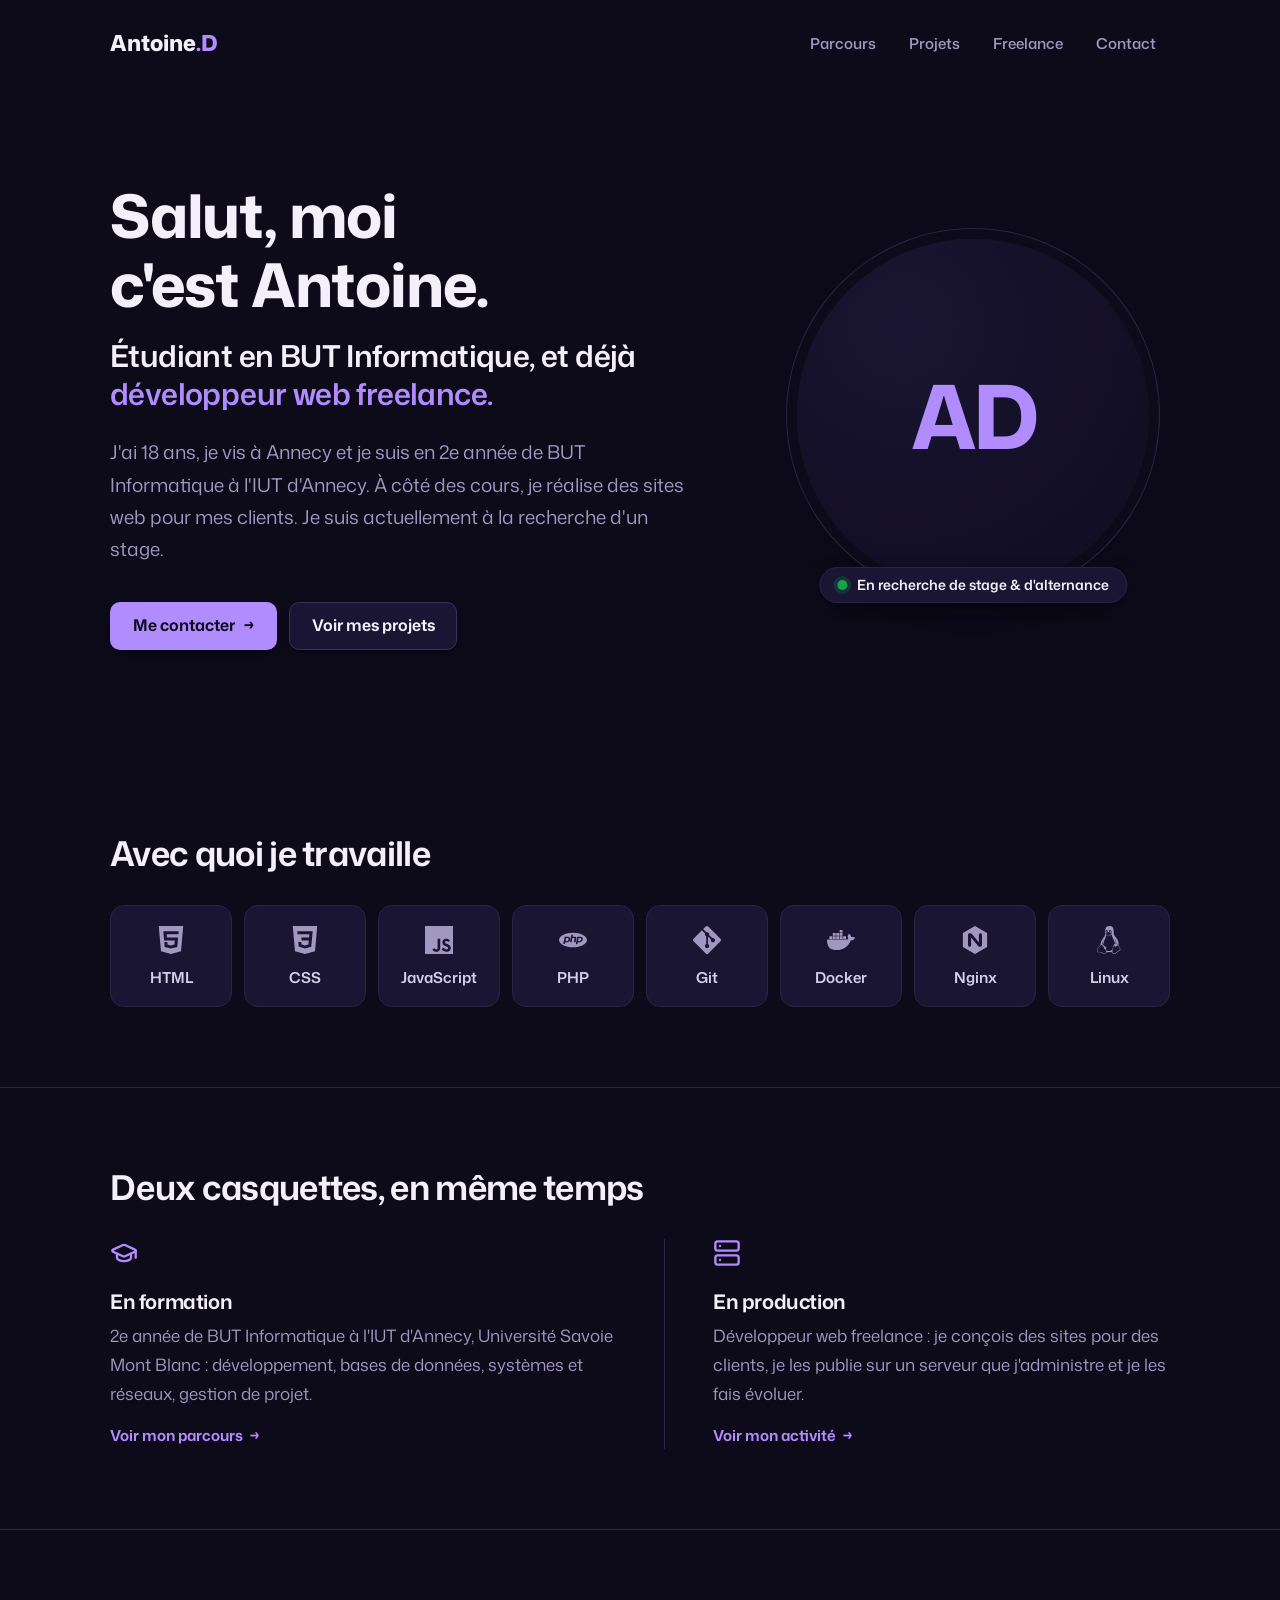
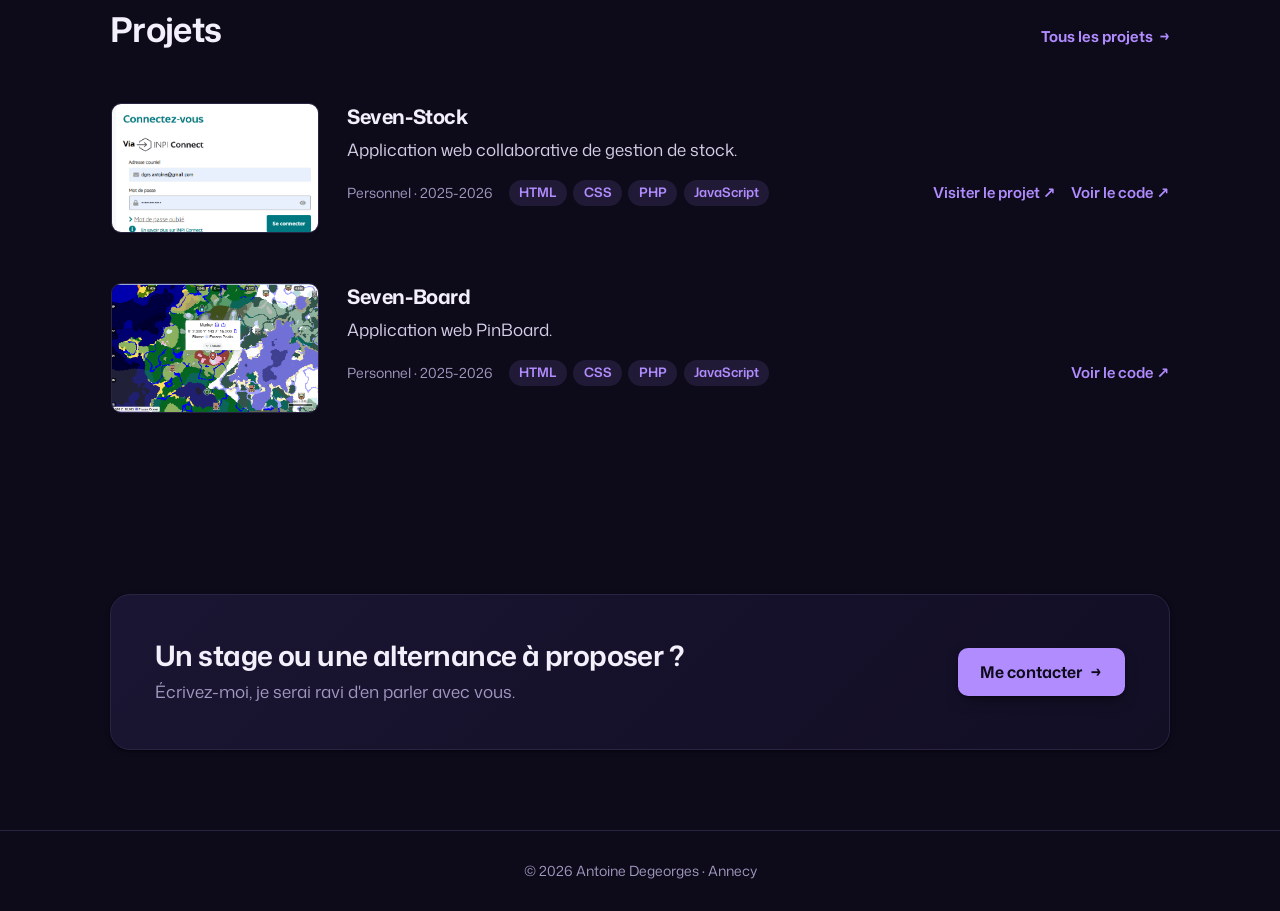
==== index.html @ cb0505f8 "Classes génériques, accueil et pages intérieures" ====
<!DOCTYPE html>
<html lang="fr">
<head>
    <meta charset="utf-8">
    <meta name="viewport" content="width=device-width, initial-scale=1">
    <title>Antoine Degeorges – Portfolio</title>
    <meta name="description" content="Antoine Degeorges, étudiant en BUT Informatique à Annecy et développeur web freelance. Découvrez mon parcours et mes projets.">
    <link rel="preconnect" href="https://fonts.googleapis.com">
    <link rel="preconnect" href="https://fonts.gstatic.com" crossorigin>
    <link rel="stylesheet" href="https://fonts.googleapis.com/css2?family=Mona+Sans:ital,wght@0,200..900;1,200..900&display=swap">
    <link rel="stylesheet" href="assets/style.css">
</head>
<body>
    <header class="conteneur">
        <a href="#/" class="logo">Antoine<span>.D</span></a>
        <button class="burger" aria-expanded="false" aria-controls="menu" aria-label="Ouvrir le menu">
            <span></span>
            <span></span>
            <span></span>
        </button>
        <nav>
            <ul id="menu">
                <li><a href="#/parcours">Parcours</a></li>
                <li><a href="#/projets">Projets</a></li>
                <li><a href="#/freelance">Freelance</a></li>
                <li><a href="#/contact">Contact</a></li>
            </ul>
        </nav>
        <!-- À FAIRE : réactiver une fois assets/cv.pdf ajouté -->
    </header>

    <main>
        <!-- ===================== ACCUEIL ===================== -->
        <section data-route="/" data-title="Accueil">

            <div class="heros conteneur">
                <div>
                    <h1>Salut, moi c'est Antoine.</h1>
                    <p class="heros-role">Étudiant en BUT Informatique, et déjà <span class="accent">développeur web freelance.</span></p>
                    <p class="heros-intro">J'ai 18 ans, je vis à Annecy et je suis en 2e année de BUT Informatique à l'IUT d'Annecy. À côté des cours, je réalise des sites web pour mes clients. Je suis actuellement à la recherche d'un stage.</p>
                    <div class="actions">
                        <a href="#/contact" class="bouton bouton--plein">Me contacter <span class="fleche" aria-hidden="true">→</span></a>
                        <a href="#/projets" class="bouton bouton--contour">Voir mes projets</a>
                    </div>
                </div>
                <div class="portrait">
                    <div class="portrait-cadre">
                        <!-- À FAIRE : remplacer initiales photo-->
                        <span class="portrait-initiales" aria-hidden="true">AD</span>
                    </div>
                    <p class="badge">
                        <span class="badge-point"></span>
                        En recherche de stage &amp; d'alternance
                    </p>
                </div>
            </div>

            <div class="bloc">
                <div class="conteneur">
                    <div class="bloc-entete">
                        <h2>Avec quoi je travaille</h2>
                    </div>
                    <ul class="grille grille--tuiles">
                        <li class="tuile"><span class="icone icone--html"></span>HTML</li>
                        <li class="tuile"><span class="icone icone--css"></span>CSS</li>
                        <li class="tuile"><span class="icone icone--javascript"></span>JavaScript</li>
                        <li class="tuile"><span class="icone icone--php"></span>PHP</li>
                        <li class="tuile"><span class="icone icone--git"></span>Git</li>
                        <li class="tuile"><span class="icone icone--docker"></span>Docker</li>
                        <li class="tuile"><span class="icone icone--nginx"></span>Nginx</li>
                        <li class="tuile"><span class="icone icone--linux"></span>Linux</li>
                    </ul>
                </div>
            </div>

            <div class="bloc bloc--separe">
                <div class="conteneur">
                    <div class="bloc-entete">
                        <h2>Deux casquettes, en même temps</h2>
                    </div>
                    <div class="grille grille--2 grille--separee">
                        <div class="encart">
                            <span class="icone icone--formation"></span>
                            <h3>En formation</h3>
                            <p>2e année de BUT Informatique à l'IUT d'Annecy, Université Savoie Mont Blanc : développement, bases de données, systèmes et réseaux, gestion de projet.</p>
                            <a href="#/parcours" class="lien-fleche">Voir mon parcours</a>
                        </div>
                        <div class="encart">
                            <span class="icone icone--serveur"></span>
                            <h3>En production</h3>
                            <p>Développeur web freelance : je conçois des sites pour des clients, je les publie sur un serveur que j'administre et je les fais évoluer.</p>
                            <a href="#/freelance" class="lien-fleche">Voir mon activité</a>
                        </div>
                    </div>
                </div>
            </div>

            <div class="bloc bloc--separe">
                <div class="conteneur">
                    <div class="bloc-entete">
                        <h2>Projets</h2>
                        <a href="#/projets" class="lien-fleche">Tous les projets</a>
                    </div>
                    <!-- Rempli par le JavaScript avec les 3 premiers projets du JSON -->
                    <ul class="grille-projets" id="apercu-projets"></ul>
                </div>
            </div>

            <div class="bloc">
                <div class="conteneur">
                    <div class="bande">
                        <div>
                            <h2>Un stage ou une alternance à proposer ?</h2>
                            <p>Écrivez-moi, je serai ravi d'en parler avec vous.</p>
                        </div>
                        <a href="#/contact" class="bouton bouton--plein">Me contacter <span class="fleche" aria-hidden="true">→</span></a>
                    </div>
                </div>
            </div>
        </section>

        <!-- ===================== PARCOURS ===================== -->
        <section data-route="/parcours" data-title="Parcours">
            <div class="conteneur">
                <div class="entete">
                    <h1>Parcours</h1>
                    <p>Je suis en 2e année de BUT Informatique à l'IUT d'Annecy. En parallèle, je développe des sites en freelance : ce que j'apprends en cours, je l'applique sur de vrais projets.</p>
                </div>
            </div>

            <div class="bloc bloc--haut-reduit">
                <div class="conteneur">
                    <div class="bloc-entete">
                        <h2>Ce que je cherche</h2>
                    </div>
                    <ul class="grille grille--2">
                        <li class="carte">
                            <span class="icone icone--calendrier"></span>
                            <h3>Stage de 2e année</h3>
                            <p class="carte-sous-titre">Fin de 2e année, 2027</p>
                            <p class="carte-detail">Dates : avril à juin 2027</p>
                        </li>
                        <li class="carte">
                            <span class="icone icone--mallette"></span>
                            <h3>Alternance</h3>
                            <p class="carte-sous-titre">3e année de BUT, 2027 – 2028</p>
                        </li>
                    </ul>
                </div>
            </div>

            <div class="bloc bloc--separe">
                <div class="conteneur">
                    <div class="bloc-entete">
                        <h2>Formation et expérience</h2>
                    </div>
                    <ol class="parcours">
                        <li>
                            <p class="parcours-date"><time datetime="2027">2027</time> – <time datetime="2028">2028</time></p>
                            <div>
                                <h3>BUT Informatique – 3e année <span class="etiquette">À venir</span></h3>
                                <p>Année que je souhaite faire en alternance.</p>
                            </div>
                        </li>
                        <li class="parcours-actuel">
                            <p class="parcours-date"><time datetime="2026">2026</time> – <time datetime="2027">2027</time></p>
                            <div>
                                <h3>BUT Informatique – 2e année <span class="etiquette etiquette--accent">En cours</span></h3>
                                <p>IUT d'Annecy. Stage en entreprise en fin d'année.</p>
                            </div>
                        </li>
                        <li>
                            <p class="parcours-date"><time datetime="2025">2025</time> – <time datetime="2026">2026</time></p>
                            <div>
                                <h3>BUT Informatique – 1re année <span class="etiquette">Terminée</span></h3>
                                <p>IUT d'Annecy.</p>
                            </div>
                        </li>
                        <li class="parcours-parallele">
                            <p class="parcours-date">Depuis <time datetime="2026-10">octobre 2026</time></p>
                            <div>
                                <h3>Développeur web freelance <span class="etiquette etiquette--accent">En parallèle</span></h3>
                                <p>Création et mise en ligne de sites pour des clients, en même temps que mes études.</p>
                            </div>
                        </li>
                        <li>
                            <p class="parcours-date"><time datetime="2025">2025</time></p>
                            <div>
                                <h3>Baccalauréat technologique – Lycée de l'Albanais <span class="etiquette">Obtenu</span></h3>
                                <p>Spécialité Systèmes d'Information et Numérique.</p>
                            </div>
                        </li>
                    </ol>
                </div>
            </div>

            <div class="bloc bloc--separe">
                <div class="conteneur">
                    <div class="bloc-entete bloc-entete--colonne">
                        <h2>Ce que couvre le BUT Informatique</h2>
                        <p>Le diplôme est construit autour de six compétences, travaillées pendant les trois ans. Mon parcours de spécialité : <strong>Réalisation d'applications</strong>.</p>
                    </div>
                    <ul class="grille grille--3">
                        <li class="encart encart--trait">
                            <h3>Réaliser</h3>
                            <p class="encart-sous-titre">Réaliser un développement d'application</p>
                            <p>Concevoir, coder, tester et intégrer une solution informatique.</p>
                        </li>
                        <li class="encart encart--trait">
                            <h3>Optimiser</h3>
                            <p class="encart-sous-titre">Optimiser des applications</p>
                            <p>Choisir les bonnes structures de données et les bons algorithmes, mesurer et améliorer.</p>
                        </li>
                        <li class="encart encart--trait">
                            <h3>Administrer</h3>
                            <p class="encart-sous-titre">Administrer des systèmes communicants</p>
                            <p>Installer, configurer et sécuriser des machines, des réseaux et des services.</p>
                        </li>
                        <li class="encart encart--trait">
                            <h3>Gérer</h3>
                            <p class="encart-sous-titre">Gérer des données de l'information</p>
                            <p>Concevoir des bases de données, les interroger et exploiter les données.</p>
                        </li>
                        <li class="encart encart--trait">
                            <h3>Conduire</h3>
                            <p class="encart-sous-titre">Conduire un projet</p>
                            <p>Analyser un besoin, planifier un projet et en suivre l'avancement.</p>
                        </li>
                        <li class="encart encart--trait">
                            <h3>Collaborer</h3>
                            <p class="encart-sous-titre">Travailler dans une équipe informatique</p>
                            <p>S'intégrer dans une équipe, communiquer et partager le travail.</p>
                        </li>
                    </ul>
                    <div class="note">
                        <p>Langages vus en cours :</p>
                        <ul class="pastilles">
                            <li>Python</li>
                            <li>PostgreSQL</li>
                            <li>C#</li>
                            <li>HTML</li>
                            <li>CSS</li>
                            <li>PHP</li>
                        </ul>
                    </div>
                </div>
            </div>

            <div class="bloc">
                <div class="conteneur">
                    <div class="bande">
                        <div>
                            <h2>Un stage ou une alternance à proposer ?</h2>
                            <p>Écrivez-moi, je serai ravi d'en parler avec vous.</p>
                        </div>
                        <a href="#/contact" class="bouton bouton--plein">Me contacter <span class="fleche" aria-hidden="true">→</span></a>
                    </div>
                </div>
            </div>
        </section>

        <!-- ===================== PROJETS ===================== -->
        <section data-route="/projets" data-title="Projets">
            <div class="conteneur">
                <div class="entete">
                    <h1>Projets</h1>
                    <p>Des sites réalisés pour des clients, des projets menés en BUT et ce que je construis sur mon temps libre.</p>
                </div>
                <!-- Rempli par le JavaScript avec tous les projets du JSON -->
                <ul class="grille-projets" id="liste-projets"></ul>
            </div>
        </section>

        <!-- ===================== FREELANCE ===================== -->
        <section data-route="/freelance" data-title="Freelance">
            <div class="conteneur">
                <div class="entete">
                    <h1>Développeur web freelance</h1>
                    <p>En parallèle de mes études, je réalise des sites web pour des clients : de la première discussion jusqu'à la mise en ligne, puis les mises à jour.</p>
                    <dl class="faits">
                        <div>
                            <dt>Depuis</dt>
                            <dd><time datetime="2026-10">Octobre 2026</time></dd>
                        </div>
                        <div>
                            <dt>Statut</dt>
                            <dd>Micro-entrepreneur</dd>
                        </div>
                        <div>
                            <dt>Basé à</dt>
                            <dd>Annecy, Haute-Savoie (74)</dd>
                        </div>
                    </dl>
                </div>
            </div>

            <div class="bloc bloc--haut-reduit">
                <div class="conteneur">
                    <div class="bloc-entete">
                        <h2>Comment je travaille</h2>
                    </div>
                    <ol class="etapes">
                        <li>
                            <h3>Comprendre le besoin</h3>
                            <p>On échange sur le projet : à quoi doit servir le site, pour qui, avec quel contenu.</p>
                        </li>
                        <li>
                            <h3>Concevoir et développer</h3>
                            <p>Je construis le site en HTML, CSS et JavaScript, rapide et lisible sur téléphone comme sur ordinateur.</p>
                        </li>
                        <li>
                            <h3>Mettre en ligne</h3>
                            <p>Je publie le site sur un serveur que j'administre, avec Nginx et Docker.</p>
                        </li>
                        <li>
                            <h3>Faire vivre le site</h3>
                            <p>Les modifications passent par Git et sont en ligne en une commande.</p>
                        </li>
                    </ol>
                </div>
            </div>

            <div class="bloc bloc--separe">
                <div class="conteneur grille grille--2 grille--large">
                    <div>
                        <h2>Ce que le freelance m'apporte</h2>
                        <p class="texte-discret">Pour une entreprise qui m'accueille en stage ou en alternance, c'est l'assurance de travailler avec quelqu'un qui a déjà livré des projets en conditions réelles.</p>
                        <a href="#/projets" class="lien-fleche">Voir les projets</a>
                    </div>
                    <ul class="liste-coches">
                        <li>
                            <h3>Un projet de bout en bout</h3>
                            <p>Du premier échange avec le client jusqu'au site en ligne, je m'occupe de chaque étape.</p>
                        </li>
                        <li>
                            <h3>La mise en production</h3>
                            <p>Serveur, conteneurs, configuration Nginx, mises à jour : je déploie moi-même ce que je code.</p>
                        </li>
                        <li>
                            <h3>De vrais clients</h3>
                            <p>Des demandes concrètes, des délais et des retours à intégrer.</p>
                        </li>
                    </ul>
                </div>
            </div>

            <div class="bloc">
                <div class="conteneur">
                    <div class="bande">
                        <div>
                            <h2>Un projet de site ?</h2>
                            <p>Présentez-moi votre projet en quelques lignes, je reviens vers vous pour en discuter.</p>
                        </div>
                        <a href="#/contact" class="bouton bouton--plein">Me contacter <span class="fleche" aria-hidden="true">→</span></a>
                    </div>
                </div>
            </div>
        </section>

        <!-- ===================== CONTACT ===================== -->
        <section data-route="/contact" data-title="Contact">
            <div class="conteneur">
                <div class="entete">
                    <h1>Contact</h1>
                    <p>Un stage, une alternance ou un projet de site ? Le plus simple est de m'écrire.</p>
                </div>
            </div>

            <div class="bloc bloc--haut-reduit">
                <div class="conteneur grille grille--2 grille--large">
                    <div class="carte carte--grande">
                        <p class="carte-etiquette"><span class="icone icone--mail"></span>Email</p>
                        <p class="email-grand">dgrs.antoine@gmail.com</p>
                        <div class="actions">
                            <a href="mailto:dgrs.antoine@gmail.com" class="bouton bouton--plein">Écrire un email <span class="fleche" aria-hidden="true">→</span></a>
                            <button type="button" class="bouton bouton--contour" data-copier="dgrs.antoine@gmail.com">
                                <span class="icone icone--copier"></span>
                                <span class="bouton-texte" aria-live="polite">Copier l'adresse</span>
                            </button>
                        </div>
                    </div>

                    <div>
                        <dl class="lignes-infos">
                            <div>
                                <dt><span class="icone icone--lieu"></span>Localisation</dt>
                                <dd>Annecy, Haute-Savoie (74)</dd>
                            </div>
                            <div>
                                <dt><span class="icone icone--github"></span>GitHub</dt>
                                <dd><a href="https://github.com/Xznoow" target="_blank" rel="noopener">Xznoow</a></dd>
                            </div>
                            <div>
                                <dt><span class="icone icone--linkedin"></span>LinkedIn</dt>
                                <dd><a href="https://www.linkedin.com/in/antoine-degeorges-6381673a0/" target="_blank" rel="noopener">Antoine Degeorges</a></dd>
                            </div>
                        </dl>

                        <h2 class="titre-petit">Disponibilités</h2>
                        <dl class="lignes-infos">
                            <div>
                                <dt><span class="icone icone--calendrier"></span>Stage</dt>
                                <dd>Avril à juin 2027</dd>
                            </div>
                            <div>
                                <dt><span class="icone icone--mallette"></span>Alternance</dt>
                                <dd>3e année de BUT, 2027 – 2028</dd>
                            </div>
                        </dl>
                    </div>
                </div>
            </div>
        </section>
    </main>

    <footer>
        <div class="conteneur">
            <p>© 2026 Antoine Degeorges · Annecy</p>
        </div>
    </footer>

    <script src="assets/script.js" defer></script>
</body>
</html>
---- assets/style.css ----
:root{
  --fond: #0d0a1a;
  --fond-doux: #120e24;
  --surface: #1a1532;
  --encre: #f3f0fb;
  --encre-2: #d6cfe8;
  --discret: #a198bf;
  --filet: #2a2342;
  --filet-fort: #3b3258;
  --accent: #b18cff;
  --accent-fort: #cdb8ff;
  --accent-doux: rgb(177 140 255 / 0.12);
  --sur-accent: #0d0a1a;
  --succes: #16a34a;

  --ombre-1: 0 1px 2px rgb(0 0 0 / 0.3), 0 2px 6px -1px rgb(0 0 0 / 0.3);
  --ombre-2: 0 2px 4px -1px rgb(0 0 0 / 0.3), 0 16px 32px -10px rgb(0 0 0 / 0.55);
  --ombre-bouton: 0 1px 2px rgb(0 0 0 / 0.35), 0 6px 16px -6px rgb(0 0 0 / 0.6);
  --ombre-bouton-survol: 0 2px 4px rgb(0 0 0 / 0.35), 0 12px 24px -8px rgb(0 0 0 / 0.7);

  --police: "Mona Sans", ui-sans-serif, system-ui, -apple-system, "Segoe UI", sans-serif;

  --rayon: 14px;
  --rayon-s: 10px;
  --rayon-carte: 18px;
  --rayon-bande: 20px;

  --largeur-max: 1100px;
  --gouttiere: 1.25rem;           /* marge sur les côtés de l'écran */

  /* Courbe d'animation */
  --sortie: cubic-bezier(0.2, 0.8, 0.2, 1);
}


*, *::before, *::after{
  margin: 0;
  padding: 0;
  box-sizing: border-box;
}

body{
  display: flex;
  flex-direction: column;
  min-height: 100vh;
  background: var(--fond);
  color: var(--encre-2);
  font-family: var(--police);
  font-size: 1.0625rem;
  line-height: 1.7;
  -webkit-font-smoothing: antialiased;
}

h1,
h2,
h3{
  color: var(--encre);
  line-height: 1.15;
  letter-spacing: -0.02em;
  text-wrap: balance;
}

h1{
  font-size: clamp(2.25rem, 6vw, 3.75rem);
  font-weight: 750;
}

h2{
  font-size: clamp(1.625rem, 3vw, 2.125rem);
  font-weight: 650;
}

h3{
  font-size: 1.25rem;
  font-weight: 650;
}

main{
  flex: 1;
}

img{
  display: block;
  max-width: 100%;
}


/* ==========================================================================
   Mise en page
   ========================================================================== */

.conteneur{
  width: 100%;
  max-width: var(--largeur-max);
  margin-inline: auto;
  padding-inline: var(--gouttiere);
}

.bloc{
  padding-block: clamp(3rem, 7vw, 5rem);
}

.bloc--separe{
  border-top: 1px solid var(--filet);
}

.bloc--haut-reduit{
  padding-top: 0.5rem;
}

.bloc-entete{
  display: flex;
  flex-wrap: wrap;
  align-items: baseline;
  justify-content: space-between;
  gap: 0.5rem 1.5rem;
  margin-bottom: 2rem;
}

.bloc-entete--colonne{
  flex-direction: column;
  align-items: flex-start;
}

.bloc-entete p{
  max-width: 44rem;
  color: var(--discret);
}

.bloc-entete strong{
  color: var(--encre);
}

.grille{
  display: grid;
  gap: 1rem;
  list-style: none;
}

.grille--2{
  grid-template-columns: repeat(2, minmax(0, 1fr));
}

.grille--3{
  grid-template-columns: repeat(3, minmax(0, 1fr));
}

.grille--large{
  gap: clamp(2rem, 6vw, 5rem);
  align-items: start;
}

.grille--tuiles{
  grid-template-columns: repeat(auto-fill, minmax(7rem, 1fr));
  gap: 0.75rem;
}

.grille--separee{
  gap: clamp(1.5rem, 4vw, 3rem);
}

.grille--separee > * + *{
  padding-left: clamp(1.5rem, 4vw, 3rem);
  border-left: 1px solid var(--filet);
}


/* ==========================================================================
   Composants
   ========================================================================== */

/* --- Texte --- */
.accent{
  color: var(--accent);
}

.texte-discret{
  margin-block: 1rem 1.25rem;
  color: var(--discret);
}

.note{
  display: flex;
  flex-wrap: wrap;
  align-items: center;
  gap: 0.6rem;
  margin-top: 2rem;
  color: var(--encre);
  font-size: 0.9375rem;
  font-weight: 600;
}

.titre-petit{
  margin-block: 2.25rem 0.75rem;
  font-size: 1.25rem;
}

/* --- Boutons --- */
.bouton{
  display: inline-flex;
  align-items: center;
  justify-content: center;
  gap: 0.5rem;
  min-height: 3rem;
  padding: 0.7rem 1.35rem;
  border: 1.5px solid transparent;
  border-radius: var(--rayon-s);
  font-size: 1rem;
  font-weight: 650;
  line-height: 1.2;
  text-decoration: none;
  cursor: pointer;
  transition: transform 0.4s var(--sortie), box-shadow 0.4s var(--sortie),
    background-color 0.2s, border-color 0.2s, color 0.2s;
}

.bouton:hover{
  transform: translateY(-2px);
}

.bouton:active{
  transform: translateY(0) scale(0.98);
  transition-duration: 0.08s;
}

.fleche{
  display: inline-block;
  transition: transform 0.3s var(--sortie);
}

.bouton:hover .fleche{
  transform: translateX(3px);
}

.bouton--plein{
  background: var(--accent);
  color: var(--sur-accent);
  box-shadow: var(--ombre-bouton);
}

.bouton--plein:hover{
  background: var(--accent-fort);
  box-shadow: var(--ombre-bouton-survol);
}

.bouton--contour{
  background: var(--surface);
  color: var(--encre);
  border-color: var(--filet-fort);
  box-shadow: var(--ombre-1);
}

.bouton--contour:hover{
  border-color: var(--encre);
}

.actions{
  display: flex;
  flex-wrap: wrap;
  gap: 0.75rem;
}

.lien-fleche{
  display: inline-flex;
  align-items: center;
  gap: 0.4rem;
  color: var(--accent);
  font-size: 0.9375rem;
  font-weight: 650;
  text-decoration: none;
  transition: color 0.2s;
}

.lien-fleche::after{
  content: "→";
  transition: transform 0.3s var(--sortie);
}

.lien-fleche:hover{
  color: var(--accent-fort);
}

.lien-fleche:hover::after{
  transform: translateX(3px);
}

.bouton:focus-visible,
.lien-fleche:focus-visible,
.logo:focus-visible{
  outline: 2px solid var(--accent);
  outline-offset: 3px;
  border-radius: var(--rayon-s);
}

/* --- Icônes --- */
.icone{
  display: inline-block;
  flex-shrink: 0;
  width: 1.5rem;
  height: 1.5rem;
  background-color: currentColor;
  -webkit-mask: var(--icone) center / contain no-repeat;
  mask: var(--icone) center / contain no-repeat;
}

.icone--html        { --icone: url("img/logo/html.svg"); }
.icone--css         { --icone: url("img/logo/css.svg"); }
.icone--javascript  { --icone: url("img/logo/javascript.svg"); }
.icone--php         { --icone: url("img/logo/php.svg"); }
.icone--git         { --icone: url("img/logo/git.svg"); }
.icone--docker      { --icone: url("img/logo/docker.svg"); }
.icone--nginx       { --icone: url("img/logo/nginx.svg"); }
.icone--linux       { --icone: url("img/logo/linux.svg"); }
.icone--github      { --icone: url("img/logo/github.svg"); }
.icone--linkedin    { --icone: url("img/logo/linkedin.svg"); }
.icone--mail        { --icone: url("img/logo/mail.svg"); }
.icone--formation   { --icone: url("img/logo/graduation-cap.svg"); }
.icone--serveur     { --icone: url("img/logo/server.svg"); }
.icone--calendrier  { --icone: url("img/logo/calendar.svg"); }
.icone--mallette    { --icone: url("img/logo/briefcase.svg"); }
.icone--lieu        { --icone: url("img/logo/map-pin.svg"); }
.icone--copier      { --icone: url("img/logo/copy.svg"); }

.bouton .icone{
  width: 1.1rem;
  height: 1.1rem;
}

.tuile{
  display: flex;
  flex-direction: column;
  align-items: center;
  gap: 0.7rem;
  padding: 1.25rem 0.5rem 1rem;
  border: 1px solid var(--filet);
  border-radius: var(--rayon);
  background: var(--surface);
  color: var(--encre-2);
  font-size: 0.9375rem;
  font-weight: 600;
  transition: border-color 0.25s, box-shadow 0.4s var(--sortie), transform 0.4s var(--sortie);
}

.tuile .icone{
  width: 1.75rem;
  height: 1.75rem;
  color: var(--discret);
  transition: color 0.25s;
}

.tuile:hover{
  border-color: var(--filet-fort);
  box-shadow: var(--ombre-1);
  transform: translateY(-2px);
}

.tuile:hover .icone{
  color: var(--accent);
}

/* --- Encart --- */
.encart > .icone{
  width: 1.75rem;
  height: 1.75rem;
  color: var(--accent);
}

.encart h3{
  margin-top: 0.9rem;
}

.encart p{
  margin-top: 0.5rem;
  color: var(--discret);
}

.encart .lien-fleche{
  margin-top: 1rem;
}

.encart--trait{
  padding-top: 1.25rem;
  border-top: 1px solid var(--filet-fort);
}

.encart--trait h3{
  margin-top: 0;
}

.encart .encart-sous-titre{
  color: var(--encre);
  font-size: 0.9375rem;
  font-weight: 600;
  line-height: 1.4;
}

/* --- Carte --- */
.carte{
  padding: 1.5rem;
  border: 1px solid var(--filet);
  border-radius: var(--rayon-carte);
  background: var(--surface);
  box-shadow: var(--ombre-1);
}

.carte > .icone{
  width: 1.75rem;
  height: 1.75rem;
  color: var(--accent);
}

.carte h3{
  margin-top: 0.9rem;
}

.carte p{
  margin-top: 0.5rem;
  color: var(--discret);
}

.carte .carte-sous-titre{
  margin-top: 0.15rem;
  color: var(--encre-2);
  font-weight: 600;
}

.carte .carte-detail{
  margin-top: 1rem;
  font-size: 0.9375rem;
}

.carte .carte-etiquette{
  display: flex;
  align-items: center;
  gap: 0.5rem;
  margin-top: 0;
  font-weight: 600;
}

.carte-etiquette .icone{
  width: 1.15rem;
  height: 1.15rem;
}

.carte--grande{
  padding: clamp(1.5rem, 4vw, 2.5rem);
  box-shadow: var(--ombre-2);
}

/* --- Badge --- */
.badge{
  display: inline-flex;
  align-items: center;
  gap: 0.6rem;
  padding: 0.5rem 1.05rem;
  border: 1px solid var(--filet);
  border-radius: 999px;
  background: var(--surface);
  color: var(--encre);
  box-shadow: var(--ombre-2);
  font-size: 0.875rem;
  font-weight: 600;
  line-height: 1.3;
}

.badge-point{
  flex-shrink: 0;
  width: 0.625rem;
  height: 0.625rem;
  border-radius: 50%;
  background: var(--succes);
  box-shadow: 0 0 0 4px rgb(22 163 74 / 0.2);
}

/* --- Étiquette --- */
.etiquette{
  display: inline-block;
  margin-left: 0.4rem;
  padding: 0.05rem 0.55rem;
  border: 1px solid var(--filet-fort);
  border-radius: 999px;
  color: var(--discret);
  font-size: 0.75rem;
  font-weight: 600;
  letter-spacing: 0;
  line-height: 1.6;
  vertical-align: middle;
}

.etiquette--accent{
  border-color: transparent;
  background: var(--accent-doux);
  color: var(--accent);
}

/* --- Pastilles --- */
.pastilles{
  display: flex;
  flex-wrap: wrap;
  gap: 0.4rem;
  list-style: none;
}

.pastilles li{
  padding: 0.15rem 0.65rem;
  border-radius: 999px;
  background: var(--accent-doux);
  color: var(--accent);
  font-size: 0.8125rem;
  font-weight: 600;
  line-height: 1.6;
}

/* --- Bande --- */
.bande{
  display: flex;
  flex-wrap: wrap;
  align-items: center;
  justify-content: space-between;
  gap: 1.5rem 2rem;
  padding: clamp(1.75rem, 4vw, 2.75rem);
  border: 1px solid var(--filet);
  border-radius: var(--rayon-bande);
  background: linear-gradient(135deg, var(--surface), var(--fond-doux));
  box-shadow: var(--ombre-1);
}

.bande h2{
  font-size: clamp(1.375rem, 2.6vw, 1.75rem);
}

.bande p{
  margin-top: 0.35rem;
  color: var(--discret);
}

/* --- Faits --- */
.faits{
  display: flex;
  flex-wrap: wrap;
  gap: 1rem 3rem;
  margin-top: 2rem;
}

.faits dt{
  color: var(--discret);
  font-size: 0.8125rem;
  font-weight: 600;
}

.faits dd{
  color: var(--encre);
  font-size: 0.9375rem;
  font-weight: 650;
}

/* --- Lignes d'infos --- */
.lignes-infos div{
  display: grid;
  grid-template-columns: 10rem minmax(0, 1fr);
  gap: 1rem;
  align-items: center;
  padding-block: 0.85rem;
  border-bottom: 1px solid var(--filet);
}

.lignes-infos dt{
  display: flex;
  align-items: center;
  gap: 0.6rem;
  color: var(--discret);
}

.lignes-infos .icone{
  width: 1.1rem;
  height: 1.1rem;
}

.lignes-infos dd{
  color: var(--encre);
  font-weight: 650;
}

.lignes-infos a{
  color: var(--encre);
  text-decoration: underline;
  text-decoration-color: var(--filet-fort);
  text-underline-offset: 4px;
  transition: text-decoration-color 0.2s, color 0.2s;
}

.lignes-infos a:hover{
  color: var(--accent-fort);
  text-decoration-color: var(--accent);
}

/* --- Étapes numérotées --- */
.etapes{
  display: grid;
  grid-template-columns: repeat(4, minmax(0, 1fr));
  gap: 1.5rem;
  list-style: none;
  counter-reset: etape;
}

.etapes li{
  position: relative;
  counter-increment: etape;
}

.etapes li::before{
  content: counter(etape);
  display: grid;
  place-items: center;
  width: 1.75rem;
  height: 1.75rem;
  margin-bottom: 1rem;
  border-radius: 50%;
  background: var(--accent);
  color: var(--sur-accent);
  font-size: 0.8125rem;
  font-weight: 700;
}

.etapes li:not(:last-child)::after{
  content: "";
  position: absolute;
  top: 0.875rem;
  left: 2.5rem;
  right: -0.75rem;
  height: 1px;
  background: var(--filet-fort);
}

.etapes h3{
  font-size: 1.0625rem;
}

.etapes p{
  margin-top: 0.4rem;
  color: var(--discret);
  font-size: 0.9375rem;
}

/* --- Liste à coches --- */
.liste-coches{
  display: grid;
  gap: 1.75rem;
  list-style: none;
}

.liste-coches li{
  position: relative;
  padding-left: 2.5rem;
}

.liste-coches li::before{
  content: "";
  position: absolute;
  top: 0.1rem;
  left: 0;
  width: 1.6rem;
  height: 1.6rem;
  border-radius: 50%;
  background: var(--accent-doux);
}

.liste-coches li::after{
  content: "";
  position: absolute;
  top: 0.45rem;
  left: 0.35rem;
  width: 0.9rem;
  height: 0.9rem;
  background-color: var(--accent);
  -webkit-mask: url("img/logo/check.svg") center / contain no-repeat;
  mask: url("img/logo/check.svg") center / contain no-repeat;
}

.liste-coches h3{
  font-size: 1.0625rem;
}

.liste-coches p{
  margin-top: 0.3rem;
  color: var(--discret);
  font-size: 0.9375rem;
}

/* --- En-tête des pages intérieures --- */
.entete{
  padding-block: clamp(3rem, 8vw, 5.5rem) clamp(1.5rem, 4vw, 2.5rem);
  font-size: clamp(1.0625rem, 1.6vw, 1.1875rem);
}

.entete p{
  max-width: 44rem;
  margin-top: 0.5rem;
  color: var(--discret);
}


/* ==========================================================================
   Header et menu
   ========================================================================== */

header{
  display: flex;
  justify-content: space-between;
  align-items: center;
  padding-block: 1.5rem;
}

.logo{
  color: var(--encre);
  font-size: 1.375rem;
  font-weight: 800;
  text-decoration: none;
}

.logo span{
  color: var(--accent);
}

nav ul{
  display: flex;
  gap: 0.25rem;
  list-style: none;
}

nav a{
  padding: 0.45rem 0.9rem;
  border-radius: 999px;
  color: var(--discret);
  font-size: 0.9375rem;
  font-weight: 550;
  text-decoration: none;
  transition: color 0.2s ease, background-color 0.2s ease;
}

nav a:hover{
  color: var(--encre);
}

nav a[aria-current="page"]{
  color: var(--accent);
  background-color: var(--accent-doux);
}

.burger{
  display: none;
  flex-direction: column;
  gap: 3px;
  padding: 0.5rem;
  border: none;
  background: none;
  cursor: pointer;
}

.burger span{
  display: block;
  width: 24px;
  height: 3px;
  border-radius: 1px;
  background-color: var(--discret);
  transition: transform 0.25s ease, opacity 0.2s ease;
}

.burger:focus-visible,
nav a:focus-visible{
  outline: 2px solid var(--accent);
  outline-offset: 4px;
}

.burger:focus-visible{
  border-radius: 4px;
}


/* ==========================================================================
   Footer
   ========================================================================== */

footer{
  border-top: 1px solid var(--filet);
}

footer .conteneur{
  display: flex;
  flex-wrap: wrap;
  justify-content: center;
  gap: 0.5rem 2rem;
  padding-block: 1.75rem;
  color: var(--discret);
  font-size: 0.875rem;
}


/* ==========================================================================
   Navigation entre les pages
   ========================================================================== */

main section{
  display: none;
}

main section.active{
  display: block;
  animation: bottomToTop 0.5s ease;
}

@keyframes bottomToTop{
  0%{
    opacity: 0;
    transform: translateY(20px);
  }
  100%{
    opacity: 1;
    transform: translateY(0);
  }
}


/* ==========================================================================
   Styles propres aux pages
   ========================================================================== */

/* --- Accueil : héros --- */
.heros{
  display: grid;
  grid-template-columns: minmax(0, 1.2fr) minmax(0, 0.8fr);
  align-items: center;
  gap: clamp(2.5rem, 6vw, 5rem);
  padding-block: clamp(3rem, 8vw, 6rem) clamp(4rem, 9vw, 6.5rem);
}

.heros-role{
  max-width: 28ch;
  margin-top: 1.125rem;
  color: var(--encre);
  font-size: clamp(1.375rem, 2.6vw, 1.875rem);
  font-weight: 600;
  letter-spacing: -0.02em;
  line-height: 1.25;
}

.heros-intro{
  max-width: 36rem;
  margin-top: 1.5rem;
  color: var(--discret);
  font-size: clamp(1.0625rem, 1.6vw, 1.1875rem);
}

.heros .actions{
  margin-top: 2.25rem;
}

/* --- Accueil : portrait --- */
.portrait{
  position: relative;
  justify-self: center;
  width: min(100%, 22rem);
}

.portrait-cadre{
  display: grid;
  place-items: center;
  aspect-ratio: 1;
  overflow: hidden;
  border-radius: 50%;
  background: radial-gradient(circle at 30% 25%, var(--surface), var(--fond-doux) 70%);
  box-shadow: 0 0 0 10px var(--fond), 0 0 0 11px var(--filet), var(--ombre-2);
}

.portrait-cadre img{
  width: 100%;
  height: 100%;
  object-fit: cover;
}

.portrait-initiales{
  color: var(--accent);
  font-size: clamp(3.5rem, 9vw, 5.5rem);
  font-weight: 750;
  letter-spacing: -0.04em;
}

.portrait .badge{
  position: absolute;
  left: 50%;
  bottom: -0.75rem;
  white-space: nowrap;
  transform: translateX(-50%);
}

/* --- Parcours --- */
.parcours{
  margin-left: 0.4rem;
  border-left: 2px solid var(--filet);
  list-style: none;
}

.parcours li{
  position: relative;
  display: grid;
  grid-template-columns: 8.5rem minmax(0, 1fr);
  gap: 1rem;
  padding: 0 0 2.25rem 1.75rem;
}

.parcours li:last-child{
  padding-bottom: 0;
}

.parcours li::before{
  content: "";
  position: absolute;
  top: 0.4rem;
  left: calc(-0.4rem - 1px);
  width: 0.8rem;
  height: 0.8rem;
  border: 2px solid var(--filet-fort);
  border-radius: 50%;
  background: var(--fond);
}

.parcours .parcours-actuel::before{
  border-color: var(--accent);
  background: var(--accent);
  box-shadow: 0 0 0 4px var(--accent-doux);
}

.parcours .parcours-parallele::before{
  border-color: var(--accent);
}

.parcours-date{
  color: var(--discret);
  font-size: 0.875rem;
  font-weight: 650;
}

.parcours h3{
  font-size: 1.0625rem;
}

.parcours h3 + p{
  margin-top: 0.25rem;
  color: var(--discret);
  font-size: 0.9375rem;
}

/* --- Projets --- */
.grille-projets{
  display: grid;
  gap: 0.5rem;
  margin-inline: calc(-1 * var(--gouttiere));
  list-style: none;
}

.carte-projet{
  display: grid;
  grid-template-columns: 13rem minmax(0, 1fr);
  gap: 1.75rem;
  align-items: start;
  padding: var(--gouttiere);
  border: 1px solid transparent;
  border-radius: var(--rayon);
  transition: background-color 0.25s, border-color 0.25s, box-shadow 0.4s var(--sortie);
}

.carte-projet:hover{
  background-color: var(--surface);
  border-color: var(--filet);
  box-shadow: var(--ombre-2);
}

.carte-projet:hover .projet-visuel{
  border-color: var(--filet-fort);
}

.projet-visuel{
  aspect-ratio: 16 / 10;
  overflow: hidden;
  border: 1px solid var(--filet);
  border-radius: var(--rayon-s);
  background: var(--fond-doux);
  transition: border-color 0.25s;
}

.projet-visuel img{
  width: 100%;
  height: 100%;
  object-fit: cover;
  object-position: top;
}

.projet-titre{
  font-size: 1.25rem;
  font-weight: 700;
  line-height: 1.3;
}

.projet-description{
  margin-top: 0.4rem;
  color: var(--encre-2);
}

.pied-projet{
  display: flex;
  flex-wrap: wrap;
  align-items: center;
  gap: 0.625rem 1rem;
  margin-top: 1rem;
}

.projet-meta{
  color: var(--discret);
  font-size: 0.875rem;
}

.liens{
  display: flex;
  gap: 1rem;
  margin-left: auto;
}

.liens a{
  color: var(--accent);
  font-size: 0.9375rem;
  font-weight: 600;
  text-decoration: none;
  transition: color 0.2s ease;
}

.liens a::after{
  content: " ↗";
}

.liens a:hover{
  color: var(--accent-fort);
}

.liens a:focus-visible{
  outline: 2px solid var(--accent);
  outline-offset: 3px;
  border-radius: 4px;
}

/* --- Contact --- */
.carte .email-grand{
  margin-top: 0.5rem;
  color: var(--encre);
  font-size: clamp(1.375rem, 3vw, 1.875rem);
  font-weight: 700;
  letter-spacing: -0.02em;
  overflow-wrap: anywhere;      /* l'adresse peut se couper sur petit écran */
}

.carte--grande .actions{
  margin-top: 1.75rem;
}

/* ==========================================================================
   Responsive
   ========================================================================== */

/* Tablette */
@media (max-width: 860px){
  .heros{
    grid-template-columns: 1fr;
  }

  .portrait{
    width: min(70%, 16rem);
  }

  .grille--3{
    grid-template-columns: 1fr;
  }

  .grille--2.grille--large{
    grid-template-columns: 1fr;
  }

  .etapes{
    grid-template-columns: repeat(2, minmax(0, 1fr));
    gap: 2rem 1.5rem;
  }

  .etapes li::after{
    display: none;
  }
}

/* Mobile */
@media (max-width: 600px){
  /* Header : menu burger */
  header{
    flex-wrap: wrap;
  }

  .burger{
    display: flex;
  }

  nav{
    display: none;
    width: 100%;
  }

  header.ouvert nav{
    display: block;
  }

  nav ul{
    flex-direction: column;
    gap: 0;
    padding-top: 1rem;
  }

  nav a{
    display: block;
    padding: 0.75rem 1rem;
    font-size: 1rem;
  }

  /* Animation ☰ → ✕ */
  header.ouvert .burger span:nth-child(1){
    transform: translateY(6px) rotate(45deg);
  }

  header.ouvert .burger span:nth-child(2){
    opacity: 0;
  }

  header.ouvert .burger span:nth-child(3){
    transform: translateY(-6px) rotate(-45deg);
  }

  /* Grilles : une seule colonne */
  .grille--2{
    grid-template-columns: 1fr;
  }

  .grille--separee > * + *{
    padding-top: clamp(1.5rem, 4vw, 3rem);
    padding-left: 0;
    border-top: 1px solid var(--filet);
    border-left: none;
  }

  .portrait .badge{
    position: static;
    margin-top: 1.5rem;
    white-space: normal;
    transform: none;
  }

  .portrait{
    display: flex;
    flex-direction: column;
    align-items: center;
    width: 100%;
  }

  .portrait-cadre{
    width: min(70%, 14rem);
  }

  .etapes{
    grid-template-columns: 1fr;
  }

  .parcours li{
    grid-template-columns: 1fr;
    gap: 0.25rem;
  }

  .lignes-infos div{
    grid-template-columns: 7.5rem minmax(0, 1fr);
  }

  .carte-projet{
    grid-template-columns: 1fr;
    gap: 1rem;
  }
}
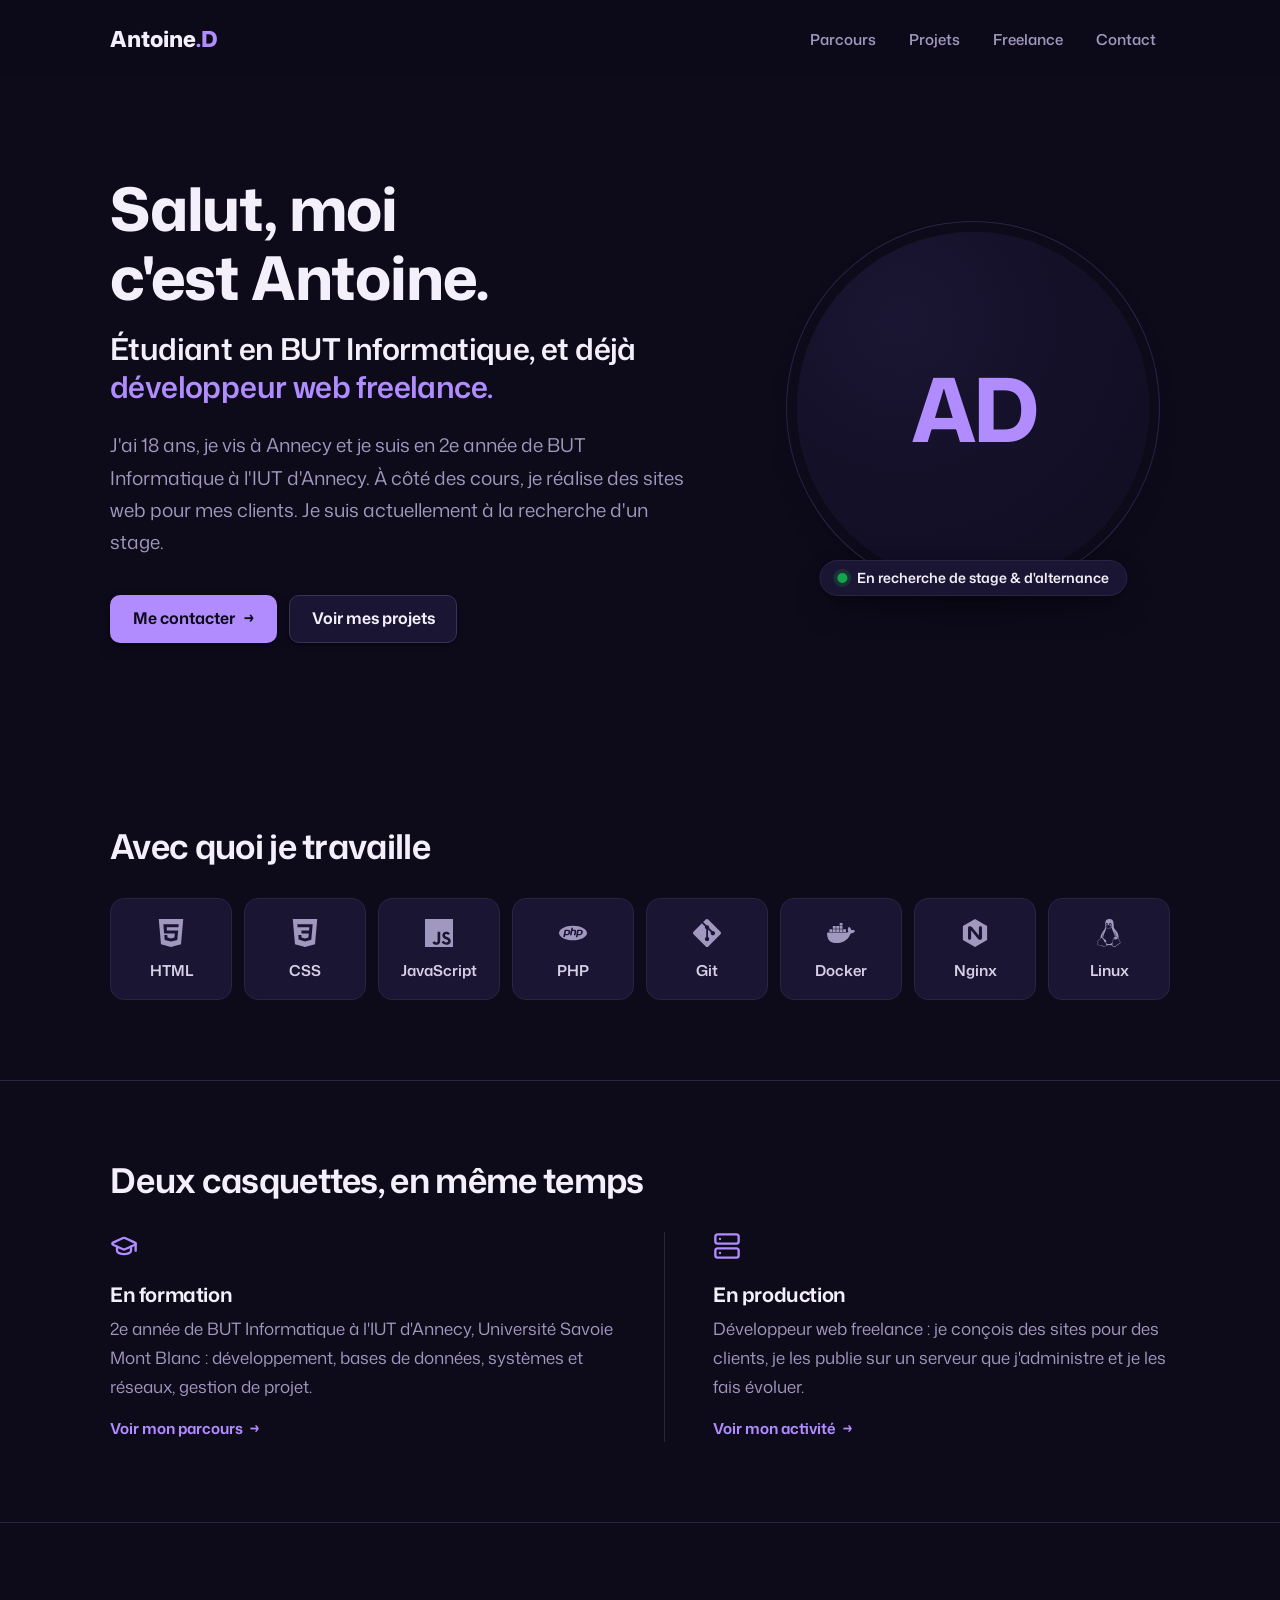
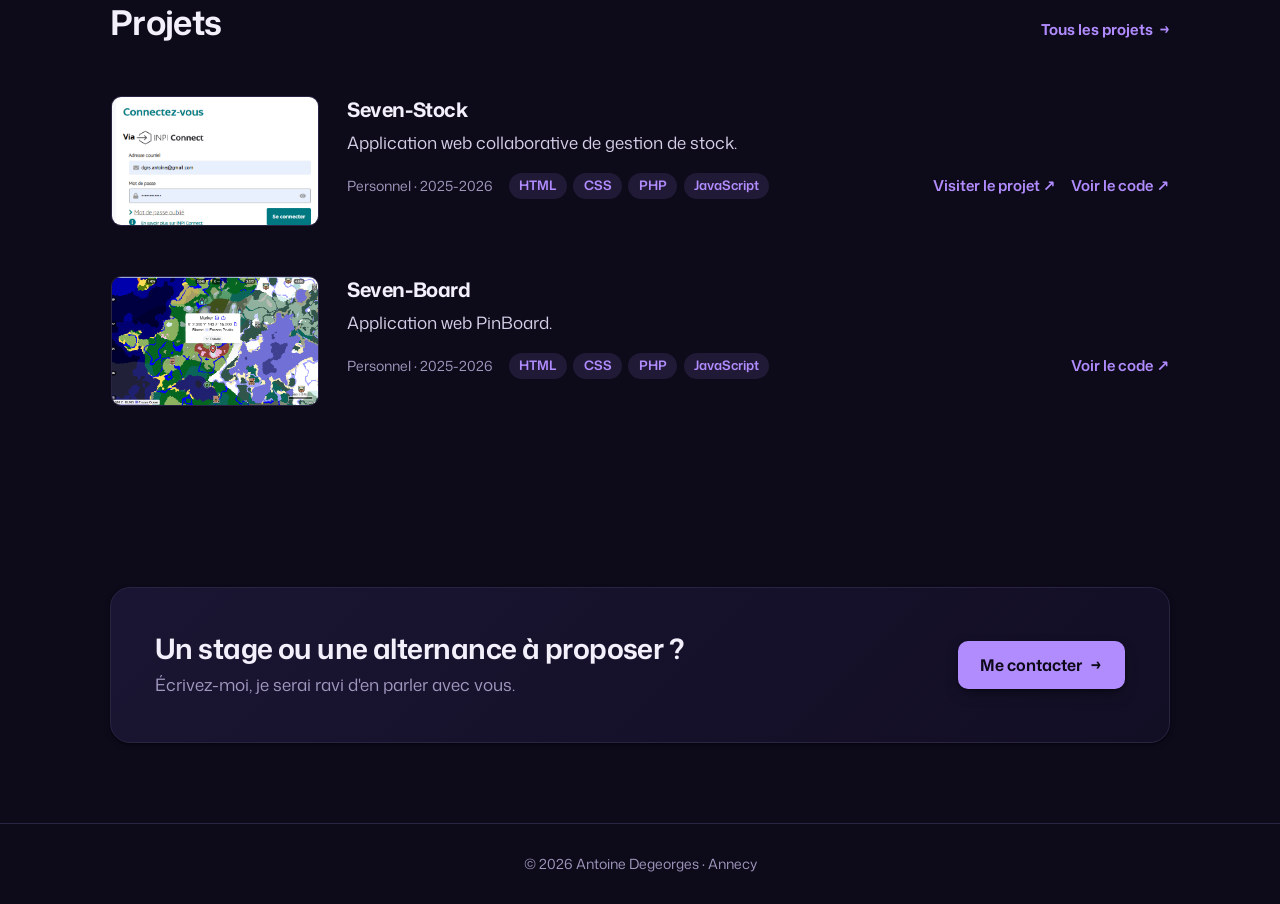
==== commit eb3ce390: "Header fixe avec bordure au défilement" ====
--- a/index.html
+++ b/index.html
@@ -5,13 +5,16 @@
     <meta name="viewport" content="width=device-width, initial-scale=1">
     <title>Antoine Degeorges – Portfolio</title>
     <meta name="description" content="Antoine Degeorges, étudiant en BUT Informatique à Annecy et développeur web freelance. Découvrez mon parcours et mes projets.">
+    <link rel="icon" href="assets/img/icon/favicon.svg" type="image/svg+xml">
+    <link rel="apple-touch-icon" href="assets/img/icon/apple-touch-icon.png">
     <link rel="preconnect" href="https://fonts.googleapis.com">
     <link rel="preconnect" href="https://fonts.gstatic.com" crossorigin>
     <link rel="stylesheet" href="https://fonts.googleapis.com/css2?family=Mona+Sans:ital,wght@0,200..900;1,200..900&display=swap">
     <link rel="stylesheet" href="assets/style.css">
 </head>
 <body>
-    <header class="conteneur">
+    <header>
+      <div class="conteneur header-barre">
         <a href="#/" class="logo">Antoine<span>.D</span></a>
         <button class="burger" aria-expanded="false" aria-controls="menu" aria-label="Ouvrir le menu">
             <span></span>
@@ -27,6 +30,7 @@
             </ul>
         </nav>
         <!-- À FAIRE : réactiver une fois assets/cv.pdf ajouté -->
+      </div>
     </header>
 
     <main>
@@ -101,7 +105,6 @@
                         <h2>Projets</h2>
                         <a href="#/projets" class="lien-fleche">Tous les projets</a>
                     </div>
-                    <!-- Rempli par le JavaScript avec les 3 premiers projets du JSON -->
                     <ul class="grille-projets" id="apercu-projets"></ul>
                 </div>
             </div>
@@ -235,11 +238,12 @@
                     <div class="note">
                         <p>Langages vus en cours :</p>
                         <ul class="pastilles">
+                            <li>C#</li>
+                            <li>PostgreSQL</li>
                             <li>Python</li>
-                            <li>PostgreSQL</li>
-                            <li>C#</li>
                             <li>HTML</li>
                             <li>CSS</li>
+                            <li>JavaScript</li>
                             <li>PHP</li>
                         </ul>
                     </div>
@@ -266,7 +270,6 @@
                     <h1>Projets</h1>
                     <p>Des sites réalisés pour des clients, des projets menés en BUT et ce que je construis sur mon temps libre.</p>
                 </div>
-                <!-- Rempli par le JavaScript avec tous les projets du JSON -->
                 <ul class="grille-projets" id="liste-projets"></ul>
             </div>
         </section>
--- a/assets/style.css
+++ b/assets/style.css
@@ -705,10 +705,25 @@
    ========================================================================== */
 
 header{
+  position: sticky;
+  top: 0;
+  z-index: 10;                                
+  border-bottom: 1px solid transparent;
+  background: rgb(13 10 26 / 0.85);
+  -webkit-backdrop-filter: blur(12px);
+  backdrop-filter: blur(12px);
+  transition: border-color 0.25s ease;
+}
+
+header.defile{
+  border-bottom-color: var(--filet);
+}
+
+.header-barre{
   display: flex;
   justify-content: space-between;
   align-items: center;
-  padding-block: 1.5rem;
+  padding-block: 1.25rem;
 }
 
 .logo{
@@ -1096,7 +1111,7 @@
 /* Mobile */
 @media (max-width: 600px){
   /* Header : menu burger */
-  header{
+  .header-barre{
     flex-wrap: wrap;
   }
 
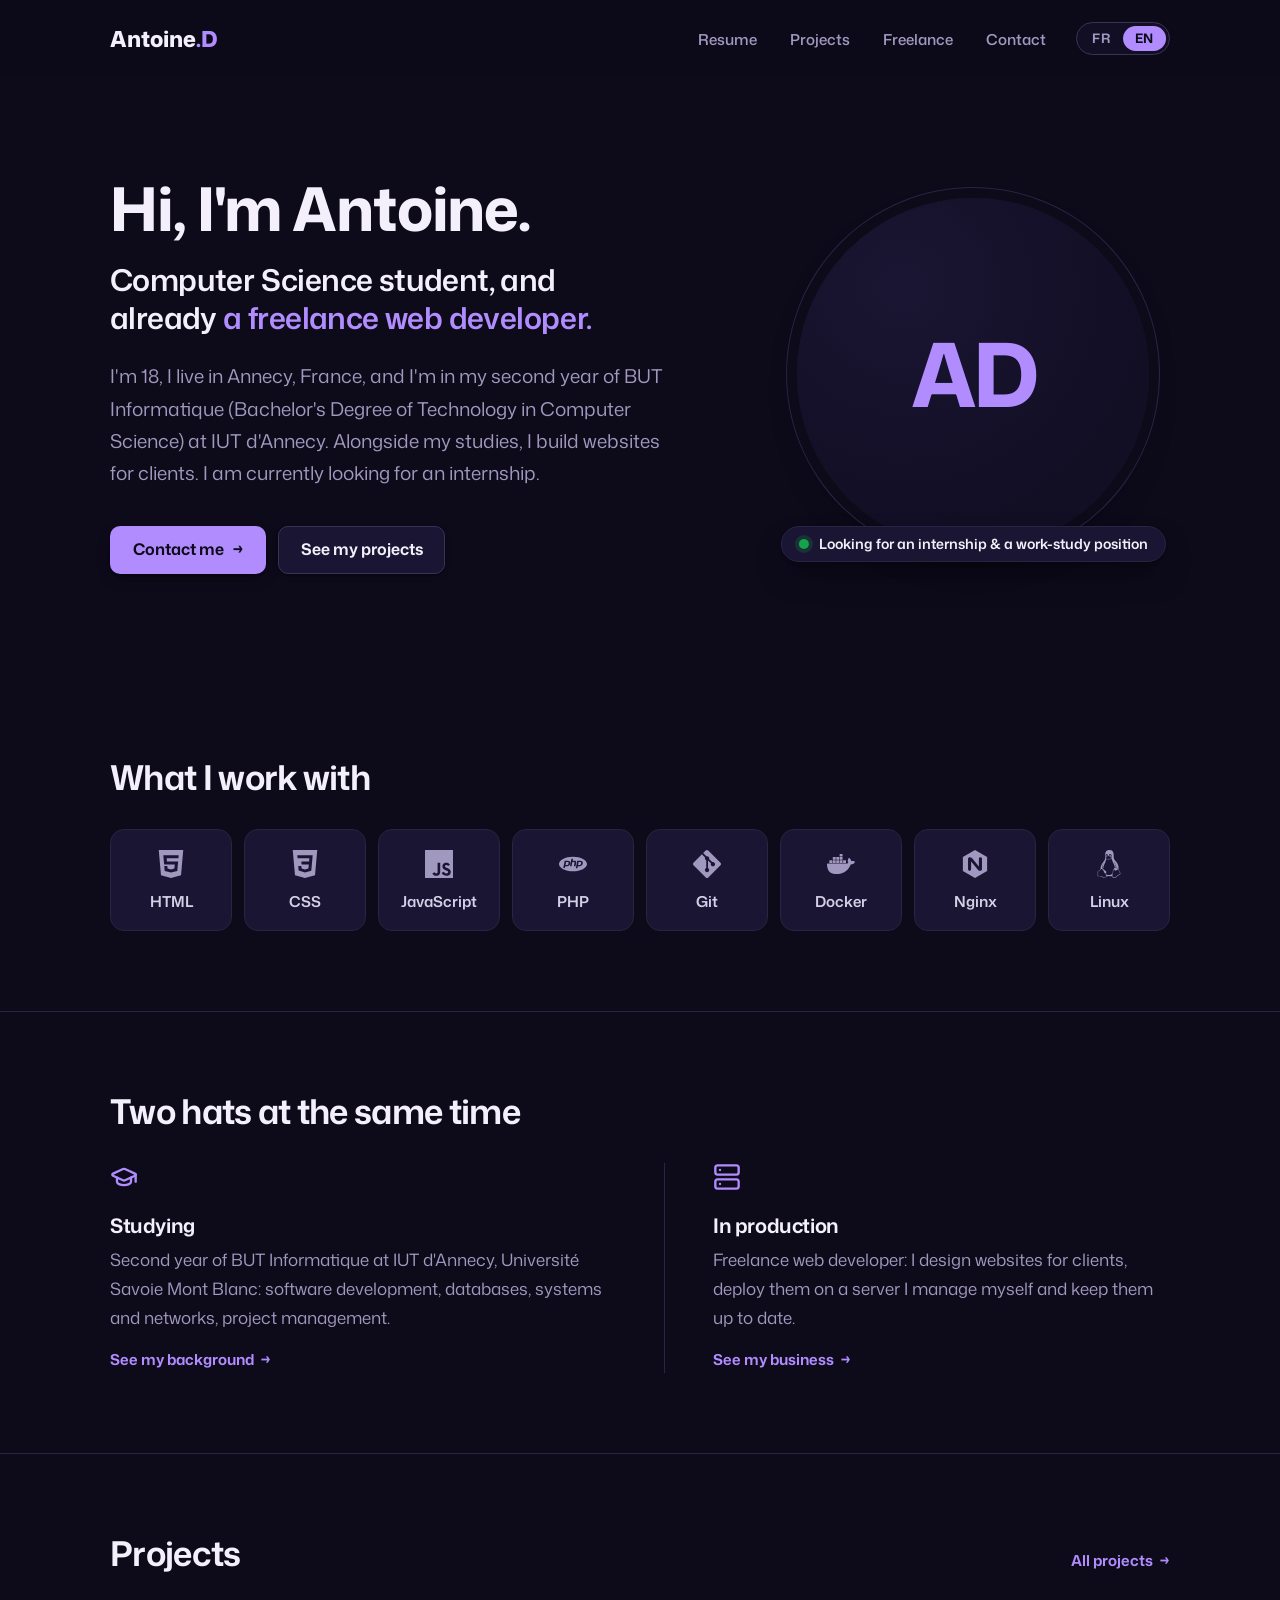
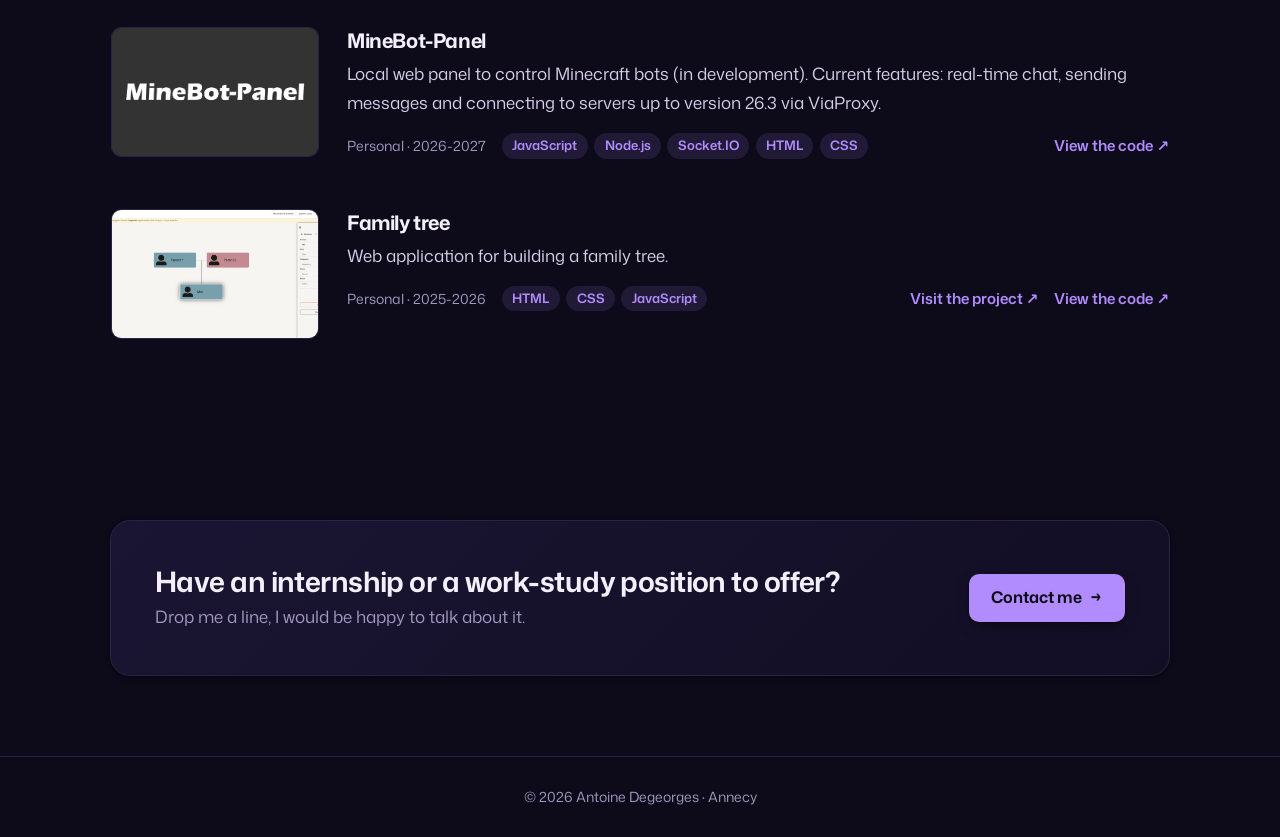
==== commit 00e8e095: "Site bilingue FR/EN avec sélecteur de langue - Traductions dans data/lang/fr.json et en.json (data-i" ====
--- a/index.html
+++ b/index.html
@@ -4,7 +4,7 @@
     <meta charset="utf-8">
     <meta name="viewport" content="width=device-width, initial-scale=1">
     <title>Antoine Degeorges – Portfolio</title>
-    <meta name="description" content="Antoine Degeorges, étudiant en BUT Informatique à Annecy et développeur web freelance. Découvrez mon parcours et mes projets.">
+    <meta name="description" content="Antoine Degeorges, étudiant en BUT Informatique à Annecy et développeur web freelance. Découvrez mon parcours et mes projets." data-i18n-attr="content:meta.description">
     <link rel="icon" href="assets/img/icon/favicon.svg" type="image/svg+xml">
     <link rel="apple-touch-icon" href="assets/img/icon/apple-touch-icon.png">
     <link rel="preconnect" href="https://fonts.googleapis.com">
@@ -23,28 +23,33 @@
         </button>
         <nav>
             <ul id="menu">
-                <li><a href="#/parcours">Parcours</a></li>
-                <li><a href="#/projets">Projets</a></li>
-                <li><a href="#/freelance">Freelance</a></li>
-                <li><a href="#/contact">Contact</a></li>
+                <li><a href="#/parcours" data-i18n="nav.parcours">Parcours</a></li>
+                <li><a href="#/projets" data-i18n="nav.projets">Projets</a></li>
+                <li><a href="#/freelance" data-i18n="nav.freelance">Freelance</a></li>
+                <li><a href="#/contact" data-i18n="nav.contact">Contact</a></li>
             </ul>
         </nav>
+        <div class="choix-langue" role="group" data-langue="fr" aria-label="Choix de la langue" data-i18n-attr="aria-label:aria.choixLangue">
+            <button type="button" data-langue="fr" lang="fr" aria-label="Français" aria-pressed="true">FR</button>
+            <button type="button" data-langue="en" lang="en" aria-label="English" aria-pressed="false">EN</button>
+        </div>
+
         <!-- À FAIRE : réactiver une fois assets/cv.pdf ajouté -->
       </div>
     </header>
 
     <main>
         <!-- ===================== ACCUEIL ===================== -->
-        <section data-route="/" data-title="Accueil">
+        <section data-route="/" data-title="Accueil" data-i18n-attr="data-title:pages.accueil">
 
             <div class="heros conteneur">
                 <div>
-                    <h1>Salut, moi c'est Antoine.</h1>
-                    <p class="heros-role">Étudiant en BUT Informatique, et déjà <span class="accent">développeur web freelance.</span></p>
-                    <p class="heros-intro">J'ai 18 ans, je vis à Annecy et je suis en 2e année de BUT Informatique à l'IUT d'Annecy. À côté des cours, je réalise des sites web pour mes clients. Je suis actuellement à la recherche d'un stage.</p>
+                    <h1 data-i18n="accueil.titre">Salut, moi c'est Antoine.</h1>
+                    <p class="heros-role"><span data-i18n="accueil.role">Étudiant en BUT Informatique, et déjà </span><span class="accent" data-i18n="accueil.roleAccent">développeur web freelance.</span></p>
+                    <p class="heros-intro" data-i18n="accueil.intro">J'ai 18 ans, je vis à Annecy et je suis en 2e année de BUT Informatique à l'IUT d'Annecy. À côté des cours, je réalise des sites web pour mes clients. Je suis actuellement à la recherche d'un stage.</p>
                     <div class="actions">
-                        <a href="#/contact" class="bouton bouton--plein">Me contacter <span class="fleche" aria-hidden="true">→</span></a>
-                        <a href="#/projets" class="bouton bouton--contour">Voir mes projets</a>
+                        <a href="#/contact" class="bouton bouton--plein"><span data-i18n="commun.meContacter">Me contacter</span> <span class="fleche" aria-hidden="true">→</span></a>
+                        <a href="#/projets" class="bouton bouton--contour" data-i18n="accueil.voirProjets">Voir mes projets</a>
                     </div>
                 </div>
                 <div class="portrait">
@@ -54,7 +59,7 @@
                     </div>
                     <p class="badge">
                         <span class="badge-point"></span>
-                        En recherche de stage &amp; d'alternance
+                        <span data-i18n="accueil.badge">En recherche de stage &amp; d'alternance</span>
                     </p>
                 </div>
             </div>
@@ -62,7 +67,7 @@
             <div class="bloc">
                 <div class="conteneur">
                     <div class="bloc-entete">
-                        <h2>Avec quoi je travaille</h2>
+                        <h2 data-i18n="accueil.outilsTitre">Avec quoi je travaille</h2>
                     </div>
                     <ul class="grille grille--tuiles">
                         <li class="tuile"><span class="icone icone--html"></span>HTML</li>
@@ -80,20 +85,20 @@
             <div class="bloc bloc--separe">
                 <div class="conteneur">
                     <div class="bloc-entete">
-                        <h2>Deux casquettes, en même temps</h2>
+                        <h2 data-i18n="accueil.casquettesTitre">Deux casquettes, en même temps</h2>
                     </div>
                     <div class="grille grille--2 grille--separee">
                         <div class="encart">
                             <span class="icone icone--formation"></span>
-                            <h3>En formation</h3>
-                            <p>2e année de BUT Informatique à l'IUT d'Annecy, Université Savoie Mont Blanc : développement, bases de données, systèmes et réseaux, gestion de projet.</p>
-                            <a href="#/parcours" class="lien-fleche">Voir mon parcours</a>
+                            <h3 data-i18n="accueil.formationTitre">En formation</h3>
+                            <p data-i18n="accueil.formationTexte">2e année de BUT Informatique à l'IUT d'Annecy, Université Savoie Mont Blanc : développement, bases de données, systèmes et réseaux, gestion de projet.</p>
+                            <a href="#/parcours" class="lien-fleche" data-i18n="accueil.formationLien">Voir mon parcours</a>
                         </div>
                         <div class="encart">
                             <span class="icone icone--serveur"></span>
-                            <h3>En production</h3>
-                            <p>Développeur web freelance : je conçois des sites pour des clients, je les publie sur un serveur que j'administre et je les fais évoluer.</p>
-                            <a href="#/freelance" class="lien-fleche">Voir mon activité</a>
+                            <h3 data-i18n="accueil.productionTitre">En production</h3>
+                            <p data-i18n="accueil.productionTexte">Développeur web freelance : je conçois des sites pour des clients, je les publie sur un serveur que j'administre et je les fais évoluer.</p>
+                            <a href="#/freelance" class="lien-fleche" data-i18n="accueil.productionLien">Voir mon activité</a>
                         </div>
                     </div>
                 </div>
@@ -102,8 +107,8 @@
             <div class="bloc bloc--separe">
                 <div class="conteneur">
                     <div class="bloc-entete">
-                        <h2>Projets</h2>
-                        <a href="#/projets" class="lien-fleche">Tous les projets</a>
+                        <h2 data-i18n="accueil.projetsTitre">Projets</h2>
+                        <a href="#/projets" class="lien-fleche" data-i18n="accueil.projetsLien">Tous les projets</a>
                     </div>
                     <ul class="grille-projets" id="apercu-projets"></ul>
                 </div>
@@ -113,40 +118,40 @@
                 <div class="conteneur">
                     <div class="bande">
                         <div>
-                            <h2>Un stage ou une alternance à proposer ?</h2>
-                            <p>Écrivez-moi, je serai ravi d'en parler avec vous.</p>
-                        </div>
-                        <a href="#/contact" class="bouton bouton--plein">Me contacter <span class="fleche" aria-hidden="true">→</span></a>
+                            <h2 data-i18n="commun.bandeStageTitre">Un stage ou une alternance à proposer ?</h2>
+                            <p data-i18n="commun.bandeStageTexte">Écrivez-moi, je serai ravi d'en parler avec vous.</p>
+                        </div>
+                        <a href="#/contact" class="bouton bouton--plein"><span data-i18n="commun.meContacter">Me contacter</span> <span class="fleche" aria-hidden="true">→</span></a>
                     </div>
                 </div>
             </div>
         </section>
 
         <!-- ===================== PARCOURS ===================== -->
-        <section data-route="/parcours" data-title="Parcours">
+        <section data-route="/parcours" data-title="Parcours" data-i18n-attr="data-title:pages.parcours">
             <div class="conteneur">
                 <div class="entete">
-                    <h1>Parcours</h1>
-                    <p>Je suis en 2e année de BUT Informatique à l'IUT d'Annecy. En parallèle, je développe des sites en freelance : ce que j'apprends en cours, je l'applique sur de vrais projets.</p>
+                    <h1 data-i18n="parcours.titre">Parcours</h1>
+                    <p data-i18n="parcours.intro">Je suis en 2e année de BUT Informatique à l'IUT d'Annecy. En parallèle, je développe des sites en freelance : ce que j'apprends en cours, je l'applique sur de vrais projets.</p>
                 </div>
             </div>
 
             <div class="bloc bloc--haut-reduit">
                 <div class="conteneur">
                     <div class="bloc-entete">
-                        <h2>Ce que je cherche</h2>
+                        <h2 data-i18n="parcours.chercheTitre">Ce que je cherche</h2>
                     </div>
                     <ul class="grille grille--2">
                         <li class="carte">
                             <span class="icone icone--calendrier"></span>
-                            <h3>Stage de 2e année</h3>
-                            <p class="carte-sous-titre">Fin de 2e année, 2027</p>
-                            <p class="carte-detail">Dates : avril à juin 2027</p>
+                            <h3 data-i18n="parcours.stageTitre">Stage de 2e année</h3>
+                            <p class="carte-sous-titre" data-i18n="parcours.stageSousTitre">Fin de 2e année, 2027</p>
+                            <p class="carte-detail" data-i18n="parcours.stageDates">Dates : avril à juin 2027</p>
                         </li>
                         <li class="carte">
                             <span class="icone icone--mallette"></span>
-                            <h3>Alternance</h3>
-                            <p class="carte-sous-titre">3e année de BUT, 2027 – 2028</p>
+                            <h3 data-i18n="parcours.alternanceTitre">Alternance</h3>
+                            <p class="carte-sous-titre" data-i18n="parcours.alternanceSousTitre">3e année de BUT, 2027 – 2028</p>
                         </li>
                     </ul>
                 </div>
@@ -155,42 +160,42 @@
             <div class="bloc bloc--separe">
                 <div class="conteneur">
                     <div class="bloc-entete">
-                        <h2>Formation et expérience</h2>
+                        <h2 data-i18n="parcours.timelineTitre">Formation et expérience</h2>
                     </div>
                     <ol class="parcours">
                         <li>
                             <p class="parcours-date"><time datetime="2027">2027</time> – <time datetime="2028">2028</time></p>
                             <div>
-                                <h3>BUT Informatique – 3e année <span class="etiquette">À venir</span></h3>
-                                <p>Année que je souhaite faire en alternance.</p>
+                                <h3><span data-i18n="parcours.but3Titre">BUT Informatique – 3e année</span> <span class="etiquette" data-i18n="parcours.etiquettes.aVenir">À venir</span></h3>
+                                <p data-i18n="parcours.but3Texte">Année que je souhaite faire en alternance.</p>
                             </div>
                         </li>
                         <li class="parcours-actuel">
                             <p class="parcours-date"><time datetime="2026">2026</time> – <time datetime="2027">2027</time></p>
                             <div>
-                                <h3>BUT Informatique – 2e année <span class="etiquette etiquette--accent">En cours</span></h3>
-                                <p>IUT d'Annecy. Stage en entreprise en fin d'année.</p>
+                                <h3><span data-i18n="parcours.but2Titre">BUT Informatique – 2e année</span> <span class="etiquette etiquette--accent" data-i18n="parcours.etiquettes.enCours">En cours</span></h3>
+                                <p data-i18n="parcours.but2Texte">IUT d'Annecy. Stage en entreprise en fin d'année.</p>
                             </div>
                         </li>
                         <li>
                             <p class="parcours-date"><time datetime="2025">2025</time> – <time datetime="2026">2026</time></p>
                             <div>
-                                <h3>BUT Informatique – 1re année <span class="etiquette">Terminée</span></h3>
-                                <p>IUT d'Annecy.</p>
+                                <h3><span data-i18n="parcours.but1Titre">BUT Informatique – 1re année</span> <span class="etiquette" data-i18n="parcours.etiquettes.terminee">Terminée</span></h3>
+                                <p data-i18n="parcours.but1Texte">IUT d'Annecy.</p>
                             </div>
                         </li>
                         <li class="parcours-parallele">
-                            <p class="parcours-date">Depuis <time datetime="2026-10">octobre 2026</time></p>
-                            <div>
-                                <h3>Développeur web freelance <span class="etiquette etiquette--accent">En parallèle</span></h3>
-                                <p>Création et mise en ligne de sites pour des clients, en même temps que mes études.</p>
+                            <p class="parcours-date"><span data-i18n="parcours.depuis">Depuis</span> <time datetime="2026-10" data-i18n="parcours.freelanceDate">octobre 2026</time></p>
+                            <div>
+                                <h3><span data-i18n="parcours.freelanceTitre">Développeur web freelance</span> <span class="etiquette etiquette--accent" data-i18n="parcours.etiquettes.parallele">En parallèle</span></h3>
+                                <p data-i18n="parcours.freelanceTexte">Création et mise en ligne de sites pour des clients, en même temps que mes études.</p>
                             </div>
                         </li>
                         <li>
                             <p class="parcours-date"><time datetime="2025">2025</time></p>
                             <div>
-                                <h3>Baccalauréat technologique – Lycée de l'Albanais <span class="etiquette">Obtenu</span></h3>
-                                <p>Spécialité Systèmes d'Information et Numérique.</p>
+                                <h3><span data-i18n="parcours.bacTitre">Baccalauréat technologique – Lycée de l'Albanais</span> <span class="etiquette" data-i18n="parcours.etiquettes.obtenu">Obtenu</span></h3>
+                                <p data-i18n="parcours.bacTexte">Spécialité Systèmes d'Information et Numérique.</p>
                             </div>
                         </li>
                     </ol>
@@ -200,43 +205,43 @@
             <div class="bloc bloc--separe">
                 <div class="conteneur">
                     <div class="bloc-entete bloc-entete--colonne">
-                        <h2>Ce que couvre le BUT Informatique</h2>
-                        <p>Le diplôme est construit autour de six compétences, travaillées pendant les trois ans. Mon parcours de spécialité : <strong>Réalisation d'applications</strong>.</p>
+                        <h2 data-i18n="parcours.butTitre">Ce que couvre le BUT Informatique</h2>
+                        <p><span data-i18n="parcours.butIntro">Le diplôme est construit autour de six compétences, travaillées pendant les trois ans. Mon parcours de spécialité : </span><strong data-i18n="parcours.butSpecialite">Réalisation d'applications</strong>.</p>
                     </div>
                     <ul class="grille grille--3">
                         <li class="encart encart--trait">
-                            <h3>Réaliser</h3>
-                            <p class="encart-sous-titre">Réaliser un développement d'application</p>
-                            <p>Concevoir, coder, tester et intégrer une solution informatique.</p>
-                        </li>
-                        <li class="encart encart--trait">
-                            <h3>Optimiser</h3>
-                            <p class="encart-sous-titre">Optimiser des applications</p>
-                            <p>Choisir les bonnes structures de données et les bons algorithmes, mesurer et améliorer.</p>
-                        </li>
-                        <li class="encart encart--trait">
-                            <h3>Administrer</h3>
-                            <p class="encart-sous-titre">Administrer des systèmes communicants</p>
-                            <p>Installer, configurer et sécuriser des machines, des réseaux et des services.</p>
-                        </li>
-                        <li class="encart encart--trait">
-                            <h3>Gérer</h3>
-                            <p class="encart-sous-titre">Gérer des données de l'information</p>
-                            <p>Concevoir des bases de données, les interroger et exploiter les données.</p>
-                        </li>
-                        <li class="encart encart--trait">
-                            <h3>Conduire</h3>
-                            <p class="encart-sous-titre">Conduire un projet</p>
-                            <p>Analyser un besoin, planifier un projet et en suivre l'avancement.</p>
-                        </li>
-                        <li class="encart encart--trait">
-                            <h3>Collaborer</h3>
-                            <p class="encart-sous-titre">Travailler dans une équipe informatique</p>
-                            <p>S'intégrer dans une équipe, communiquer et partager le travail.</p>
+                            <h3 data-i18n="parcours.competences.realiser.titre">Réaliser</h3>
+                            <p class="encart-sous-titre" data-i18n="parcours.competences.realiser.sousTitre">Réaliser un développement d'application</p>
+                            <p data-i18n="parcours.competences.realiser.texte">Concevoir, coder, tester et intégrer une solution informatique.</p>
+                        </li>
+                        <li class="encart encart--trait">
+                            <h3 data-i18n="parcours.competences.optimiser.titre">Optimiser</h3>
+                            <p class="encart-sous-titre" data-i18n="parcours.competences.optimiser.sousTitre">Optimiser des applications</p>
+                            <p data-i18n="parcours.competences.optimiser.texte">Choisir les bonnes structures de données et les bons algorithmes, mesurer et améliorer.</p>
+                        </li>
+                        <li class="encart encart--trait">
+                            <h3 data-i18n="parcours.competences.administrer.titre">Administrer</h3>
+                            <p class="encart-sous-titre" data-i18n="parcours.competences.administrer.sousTitre">Administrer des systèmes communicants</p>
+                            <p data-i18n="parcours.competences.administrer.texte">Installer, configurer et sécuriser des machines, des réseaux et des services.</p>
+                        </li>
+                        <li class="encart encart--trait">
+                            <h3 data-i18n="parcours.competences.gerer.titre">Gérer</h3>
+                            <p class="encart-sous-titre" data-i18n="parcours.competences.gerer.sousTitre">Gérer des données de l'information</p>
+                            <p data-i18n="parcours.competences.gerer.texte">Concevoir des bases de données, les interroger et exploiter les données.</p>
+                        </li>
+                        <li class="encart encart--trait">
+                            <h3 data-i18n="parcours.competences.conduire.titre">Conduire</h3>
+                            <p class="encart-sous-titre" data-i18n="parcours.competences.conduire.sousTitre">Conduire un projet</p>
+                            <p data-i18n="parcours.competences.conduire.texte">Analyser un besoin, planifier un projet et en suivre l'avancement.</p>
+                        </li>
+                        <li class="encart encart--trait">
+                            <h3 data-i18n="parcours.competences.collaborer.titre">Collaborer</h3>
+                            <p class="encart-sous-titre" data-i18n="parcours.competences.collaborer.sousTitre">Travailler dans une équipe informatique</p>
+                            <p data-i18n="parcours.competences.collaborer.texte">S'intégrer dans une équipe, communiquer et partager le travail.</p>
                         </li>
                     </ul>
                     <div class="note">
-                        <p>Langages vus en cours :</p>
+                        <p data-i18n="parcours.langagesTitre">Langages vus en cours :</p>
                         <ul class="pastilles">
                             <li>C#</li>
                             <li>PostgreSQL</li>
@@ -254,44 +259,44 @@
                 <div class="conteneur">
                     <div class="bande">
                         <div>
-                            <h2>Un stage ou une alternance à proposer ?</h2>
-                            <p>Écrivez-moi, je serai ravi d'en parler avec vous.</p>
-                        </div>
-                        <a href="#/contact" class="bouton bouton--plein">Me contacter <span class="fleche" aria-hidden="true">→</span></a>
+                            <h2 data-i18n="commun.bandeStageTitre">Un stage ou une alternance à proposer ?</h2>
+                            <p data-i18n="commun.bandeStageTexte">Écrivez-moi, je serai ravi d'en parler avec vous.</p>
+                        </div>
+                        <a href="#/contact" class="bouton bouton--plein"><span data-i18n="commun.meContacter">Me contacter</span> <span class="fleche" aria-hidden="true">→</span></a>
                     </div>
                 </div>
             </div>
         </section>
 
         <!-- ===================== PROJETS ===================== -->
-        <section data-route="/projets" data-title="Projets">
+        <section data-route="/projets" data-title="Projets" data-i18n-attr="data-title:pages.projets">
             <div class="conteneur">
                 <div class="entete">
-                    <h1>Projets</h1>
-                    <p>Des sites réalisés pour des clients, des projets menés en BUT et ce que je construis sur mon temps libre.</p>
+                    <h1 data-i18n="projets.titre">Projets</h1>
+                    <p data-i18n="projets.intro">Des sites réalisés pour des clients, des projets menés en BUT et ce que je construis sur mon temps libre.</p>
                 </div>
                 <ul class="grille-projets" id="liste-projets"></ul>
             </div>
         </section>
 
         <!-- ===================== FREELANCE ===================== -->
-        <section data-route="/freelance" data-title="Freelance">
+        <section data-route="/freelance" data-title="Freelance" data-i18n-attr="data-title:pages.freelance">
             <div class="conteneur">
                 <div class="entete">
-                    <h1>Développeur web freelance</h1>
-                    <p>En parallèle de mes études, je réalise des sites web pour des clients : de la première discussion jusqu'à la mise en ligne, puis les mises à jour.</p>
+                    <h1 data-i18n="freelance.titre">Développeur web freelance</h1>
+                    <p data-i18n="freelance.intro">En parallèle de mes études, je réalise des sites web pour des clients : de la première discussion jusqu'à la mise en ligne, puis les mises à jour.</p>
                     <dl class="faits">
                         <div>
-                            <dt>Depuis</dt>
-                            <dd><time datetime="2026-10">Octobre 2026</time></dd>
-                        </div>
-                        <div>
-                            <dt>Statut</dt>
-                            <dd>Micro-entrepreneur</dd>
-                        </div>
-                        <div>
-                            <dt>Basé à</dt>
-                            <dd>Annecy, Haute-Savoie (74)</dd>
+                            <dt data-i18n="freelance.depuis">Depuis</dt>
+                            <dd><time datetime="2026-10" data-i18n="freelance.date">Octobre 2026</time></dd>
+                        </div>
+                        <div>
+                            <dt data-i18n="freelance.statut">Statut</dt>
+                            <dd data-i18n="freelance.statutValeur">Micro-entrepreneur</dd>
+                        </div>
+                        <div>
+                            <dt data-i18n="freelance.base">Basé à</dt>
+                            <dd data-i18n="freelance.lieu">Annecy, Haute-Savoie (74)</dd>
                         </div>
                     </dl>
                 </div>
@@ -300,24 +305,24 @@
             <div class="bloc bloc--haut-reduit">
                 <div class="conteneur">
                     <div class="bloc-entete">
-                        <h2>Comment je travaille</h2>
+                        <h2 data-i18n="freelance.methodeTitre">Comment je travaille</h2>
                     </div>
                     <ol class="etapes">
                         <li>
-                            <h3>Comprendre le besoin</h3>
-                            <p>On échange sur le projet : à quoi doit servir le site, pour qui, avec quel contenu.</p>
-                        </li>
-                        <li>
-                            <h3>Concevoir et développer</h3>
-                            <p>Je construis le site en HTML, CSS et JavaScript, rapide et lisible sur téléphone comme sur ordinateur.</p>
-                        </li>
-                        <li>
-                            <h3>Mettre en ligne</h3>
-                            <p>Je publie le site sur un serveur que j'administre, avec Nginx et Docker.</p>
-                        </li>
-                        <li>
-                            <h3>Faire vivre le site</h3>
-                            <p>Les modifications passent par Git et sont en ligne en une commande.</p>
+                            <h3 data-i18n="freelance.etapes.besoin.titre">Comprendre le besoin</h3>
+                            <p data-i18n="freelance.etapes.besoin.texte">On échange sur le projet : à quoi doit servir le site, pour qui, avec quel contenu.</p>
+                        </li>
+                        <li>
+                            <h3 data-i18n="freelance.etapes.developper.titre">Concevoir et développer</h3>
+                            <p data-i18n="freelance.etapes.developper.texte">Je construis le site en HTML, CSS et JavaScript, rapide et lisible sur téléphone comme sur ordinateur.</p>
+                        </li>
+                        <li>
+                            <h3 data-i18n="freelance.etapes.enLigne.titre">Mettre en ligne</h3>
+                            <p data-i18n="freelance.etapes.enLigne.texte">Je publie le site sur un serveur que j'administre, avec Nginx et Docker.</p>
+                        </li>
+                        <li>
+                            <h3 data-i18n="freelance.etapes.fairevivre.titre">Faire vivre le site</h3>
+                            <p data-i18n="freelance.etapes.fairevivre.texte">Les modifications passent par Git et sont en ligne en une commande.</p>
                         </li>
                     </ol>
                 </div>
@@ -326,22 +331,22 @@
             <div class="bloc bloc--separe">
                 <div class="conteneur grille grille--2 grille--large">
                     <div>
-                        <h2>Ce que le freelance m'apporte</h2>
-                        <p class="texte-discret">Pour une entreprise qui m'accueille en stage ou en alternance, c'est l'assurance de travailler avec quelqu'un qui a déjà livré des projets en conditions réelles.</p>
-                        <a href="#/projets" class="lien-fleche">Voir les projets</a>
+                        <h2 data-i18n="freelance.apportTitre">Ce que le freelance m'apporte</h2>
+                        <p class="texte-discret" data-i18n="freelance.apportTexte">Pour une entreprise qui m'accueille en stage ou en alternance, c'est l'assurance de travailler avec quelqu'un qui a déjà livré des projets en conditions réelles.</p>
+                        <a href="#/projets" class="lien-fleche" data-i18n="freelance.apportLien">Voir les projets</a>
                     </div>
                     <ul class="liste-coches">
                         <li>
-                            <h3>Un projet de bout en bout</h3>
-                            <p>Du premier échange avec le client jusqu'au site en ligne, je m'occupe de chaque étape.</p>
-                        </li>
-                        <li>
-                            <h3>La mise en production</h3>
-                            <p>Serveur, conteneurs, configuration Nginx, mises à jour : je déploie moi-même ce que je code.</p>
-                        </li>
-                        <li>
-                            <h3>De vrais clients</h3>
-                            <p>Des demandes concrètes, des délais et des retours à intégrer.</p>
+                            <h3 data-i18n="freelance.apports.boutEnBout.titre">Un projet de bout en bout</h3>
+                            <p data-i18n="freelance.apports.boutEnBout.texte">Du premier échange avec le client jusqu'au site en ligne, je m'occupe de chaque étape.</p>
+                        </li>
+                        <li>
+                            <h3 data-i18n="freelance.apports.production.titre">La mise en production</h3>
+                            <p data-i18n="freelance.apports.production.texte">Serveur, conteneurs, configuration Nginx, mises à jour : je déploie moi-même ce que je code.</p>
+                        </li>
+                        <li>
+                            <h3 data-i18n="freelance.apports.clients.titre">De vrais clients</h3>
+                            <p data-i18n="freelance.apports.clients.texte">Des demandes concrètes, des délais et des retours à intégrer.</p>
                         </li>
                     </ul>
                 </div>
@@ -351,34 +356,34 @@
                 <div class="conteneur">
                     <div class="bande">
                         <div>
-                            <h2>Un projet de site ?</h2>
-                            <p>Présentez-moi votre projet en quelques lignes, je reviens vers vous pour en discuter.</p>
-                        </div>
-                        <a href="#/contact" class="bouton bouton--plein">Me contacter <span class="fleche" aria-hidden="true">→</span></a>
+                            <h2 data-i18n="freelance.bandeTitre">Un projet de site ?</h2>
+                            <p data-i18n="freelance.bandeTexte">Présentez-moi votre projet en quelques lignes, je reviens vers vous pour en discuter.</p>
+                        </div>
+                        <a href="#/contact" class="bouton bouton--plein"><span data-i18n="commun.meContacter">Me contacter</span> <span class="fleche" aria-hidden="true">→</span></a>
                     </div>
                 </div>
             </div>
         </section>
 
         <!-- ===================== CONTACT ===================== -->
-        <section data-route="/contact" data-title="Contact">
+        <section data-route="/contact" data-title="Contact" data-i18n-attr="data-title:pages.contact">
             <div class="conteneur">
                 <div class="entete">
-                    <h1>Contact</h1>
-                    <p>Un stage, une alternance ou un projet de site ? Le plus simple est de m'écrire.</p>
+                    <h1 data-i18n="contact.titre">Contact</h1>
+                    <p data-i18n="contact.intro">Un stage, une alternance ou un projet de site ? Le plus simple est de m'écrire.</p>
                 </div>
             </div>
 
             <div class="bloc bloc--haut-reduit">
                 <div class="conteneur grille grille--2 grille--large">
                     <div class="carte carte--grande">
-                        <p class="carte-etiquette"><span class="icone icone--mail"></span>Email</p>
+                        <p class="carte-etiquette"><span class="icone icone--mail"></span><span data-i18n="contact.email">Email</span></p>
                         <p class="email-grand">dgrs.antoine@gmail.com</p>
                         <div class="actions">
-                            <a href="mailto:dgrs.antoine@gmail.com" class="bouton bouton--plein">Écrire un email <span class="fleche" aria-hidden="true">→</span></a>
+                            <a href="mailto:dgrs.antoine@gmail.com" class="bouton bouton--plein"><span data-i18n="contact.ecrire">Écrire un email</span> <span class="fleche" aria-hidden="true">→</span></a>
                             <button type="button" class="bouton bouton--contour" data-copier="dgrs.antoine@gmail.com">
                                 <span class="icone icone--copier"></span>
-                                <span class="bouton-texte" aria-live="polite">Copier l'adresse</span>
+                                <span class="bouton-texte" aria-live="polite" data-i18n="contact.copier">Copier l'adresse</span>
                             </button>
                         </div>
                     </div>
@@ -386,8 +391,8 @@
                     <div>
                         <dl class="lignes-infos">
                             <div>
-                                <dt><span class="icone icone--lieu"></span>Localisation</dt>
-                                <dd>Annecy, Haute-Savoie (74)</dd>
+                                <dt><span class="icone icone--lieu"></span><span data-i18n="contact.localisation">Localisation</span></dt>
+                                <dd data-i18n="contact.lieu">Annecy, Haute-Savoie (74)</dd>
                             </div>
                             <div>
                                 <dt><span class="icone icone--github"></span>GitHub</dt>
@@ -399,15 +404,15 @@
                             </div>
                         </dl>
 
-                        <h2 class="titre-petit">Disponibilités</h2>
+                        <h2 class="titre-petit" data-i18n="contact.dispoTitre">Disponibilités</h2>
                         <dl class="lignes-infos">
                             <div>
-                                <dt><span class="icone icone--calendrier"></span>Stage</dt>
-                                <dd>Avril à juin 2027</dd>
-                            </div>
-                            <div>
-                                <dt><span class="icone icone--mallette"></span>Alternance</dt>
-                                <dd>3e année de BUT, 2027 – 2028</dd>
+                                <dt><span class="icone icone--calendrier"></span><span data-i18n="contact.stage">Stage</span></dt>
+                                <dd data-i18n="contact.stageDates">Avril à juin 2027</dd>
+                            </div>
+                            <div>
+                                <dt><span class="icone icone--mallette"></span><span data-i18n="contact.alternance">Alternance</span></dt>
+                                <dd data-i18n="contact.alternanceDates">3e année de BUT, 2027 – 2028</dd>
                             </div>
                         </dl>
                     </div>
--- a/assets/style.css
+++ b/assets/style.css
@@ -791,6 +791,79 @@
   border-radius: 4px;
 }
 
+/* Sélecteur de langue : slider FR | EN */
+nav{
+  margin-left: auto;
+}
+
+.choix-langue{
+  position: relative;
+  display: grid;
+  grid-template-columns: 1fr 1fr;
+  margin-left: 1rem;
+  padding: 3px;
+  border: 1px solid var(--filet-fort);
+  border-radius: 999px;
+  background-color: var(--fond-doux);
+}
+
+/* Pastille de couleur qui glisse sous la langue choisie */
+.choix-langue::before{
+  content: "";
+  position: absolute;
+  top: 3px;
+  bottom: 3px;
+  left: 3px;
+  width: calc(50% - 3px);
+  border-radius: 999px;
+  background-color: var(--accent);
+}
+
+.choix-langue.pret::before{
+  transition: transform 0.3s var(--sortie);
+}
+
+.choix-langue[data-langue="en"]::before{
+  transform: translateX(100%);
+}
+
+.choix-langue button{
+  position: relative;               /* passe au-dessus de la pastille */
+  padding: 0.3rem 0.75rem;
+  border: none;
+  border-radius: 999px;
+  background: none;
+  color: var(--discret);
+  font: inherit;
+  font-size: 0.8125rem;
+  font-weight: 650;
+  letter-spacing: 0.04em;
+  line-height: 1.2;
+  cursor: pointer;
+  transition: color 0.3s ease;
+}
+
+.choix-langue button:hover{
+  color: var(--encre);
+}
+
+.choix-langue button[aria-pressed="true"]{
+  color: var(--sur-accent);
+  cursor: default;
+}
+
+.choix-langue button:focus-visible{
+  outline: 2px solid var(--accent);
+  outline-offset: 3px;
+}
+
+@media (prefers-reduced-motion: reduce){
+  .choix-langue.pret::before,
+  .choix-langue button{
+    transition: none;
+  }
+}
+
 
 /* ==========================================================================
    Footer
@@ -1119,6 +1192,22 @@
     display: flex;
   }
 
+  /* Ordre sur mobile : logo … FR|EN ☰, puis le menu en dessous */
+  .choix-langue{
+    order: 1;
+    margin-left: auto;
+    margin-right: 0.5rem;
+  }
+
+  .burger{
+    order: 2;
+  }
+
+  nav{
+    order: 3;
+    margin-left: 0;
+  }
+
   nav{
     display: none;
     width: 100%;
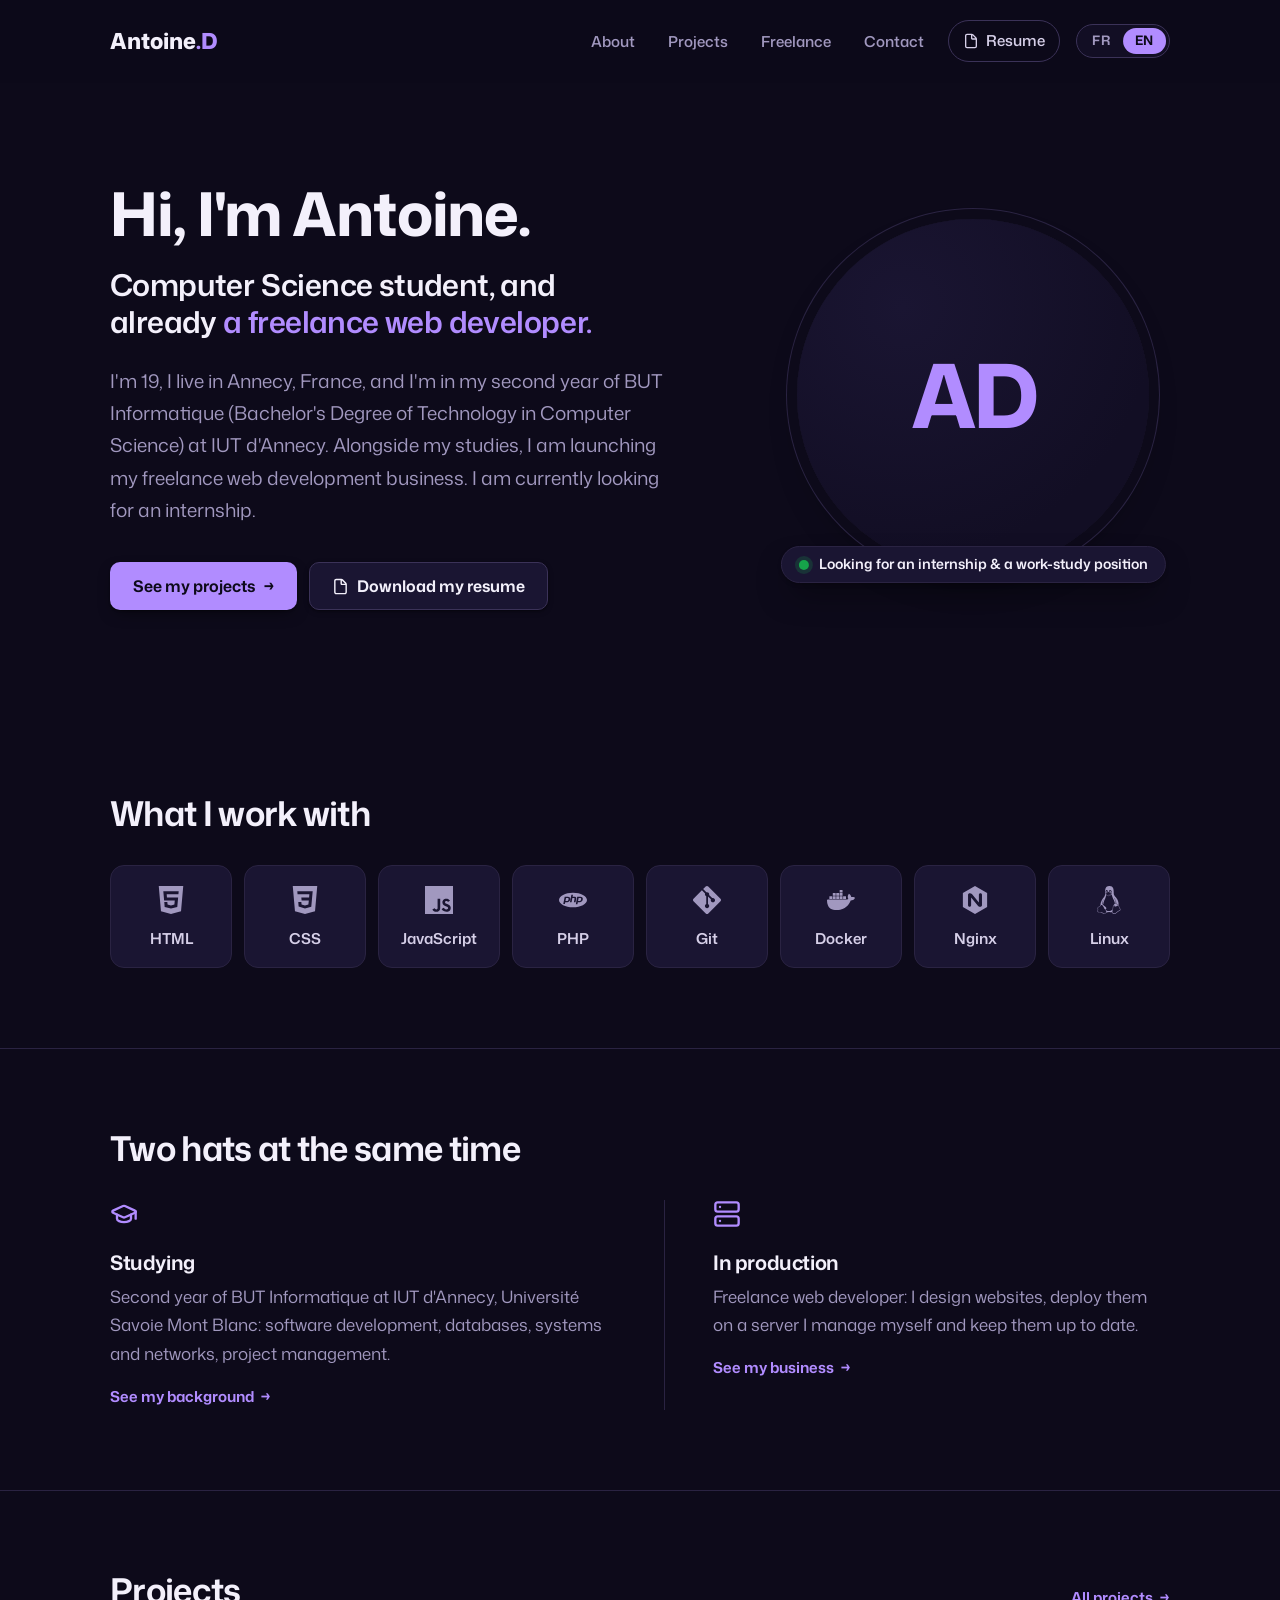
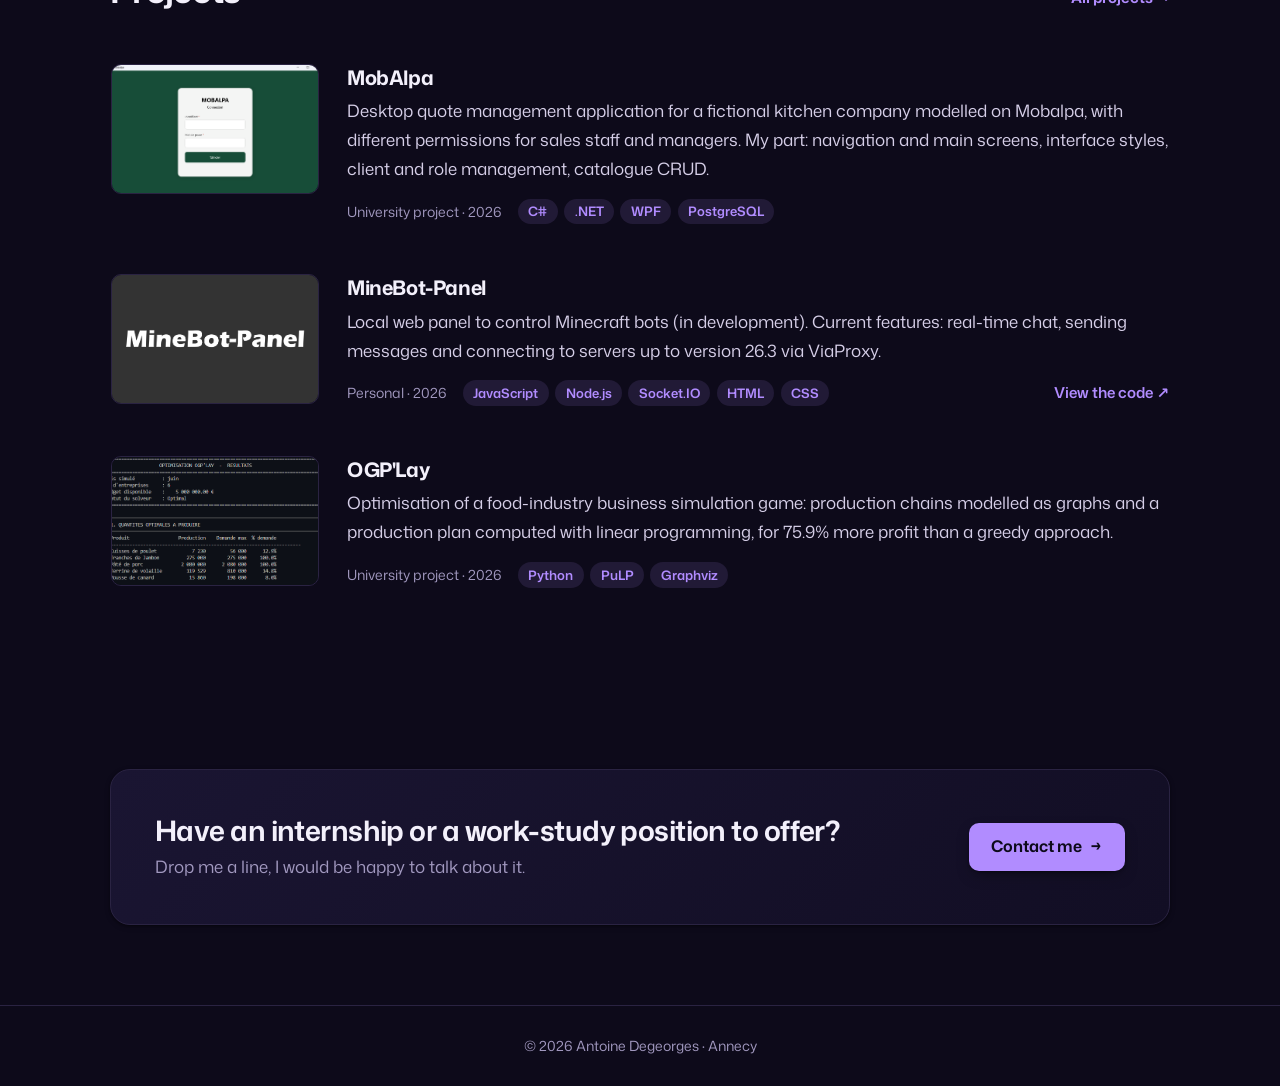
==== commit 5fff08e4: "Page À propos complète avec sommaire, compétences sur 6 niveaux, bouton CV, projets MobAlpa et OGP'L" ====
--- a/index.html
+++ b/index.html
@@ -23,10 +23,11 @@
         </button>
         <nav>
             <ul id="menu">
-                <li><a href="#/parcours" data-i18n="nav.parcours">Parcours</a></li>
+                <li><a href="#/a-propos" data-i18n="nav.parcours">À propos</a></li>
                 <li><a href="#/projets" data-i18n="nav.projets">Projets</a></li>
                 <li><a href="#/freelance" data-i18n="nav.freelance">Freelance</a></li>
                 <li><a href="#/contact" data-i18n="nav.contact">Contact</a></li>
+                <li class="nav-cv"><a href="assets/cv/Antoine-Degeorges-CV-en.pdf" target="_blank" rel="noopener" class="lien-cv" data-i18n-attr="href:cv.fichier"><span class="icone icone--document"></span><span data-i18n="nav.cv">CV</span></a></li>
             </ul>
         </nav>
         <div class="choix-langue" role="group" data-langue="fr" aria-label="Choix de la langue" data-i18n-attr="aria-label:aria.choixLangue">
@@ -34,7 +35,6 @@
             <button type="button" data-langue="en" lang="en" aria-label="English" aria-pressed="false">EN</button>
         </div>
 
-        <!-- À FAIRE : réactiver une fois assets/cv.pdf ajouté -->
       </div>
     </header>
 
@@ -46,10 +46,10 @@
                 <div>
                     <h1 data-i18n="accueil.titre">Salut, moi c'est Antoine.</h1>
                     <p class="heros-role"><span data-i18n="accueil.role">Étudiant en BUT Informatique, et déjà </span><span class="accent" data-i18n="accueil.roleAccent">développeur web freelance.</span></p>
-                    <p class="heros-intro" data-i18n="accueil.intro">J'ai 18 ans, je vis à Annecy et je suis en 2e année de BUT Informatique à l'IUT d'Annecy. À côté des cours, je réalise des sites web pour mes clients. Je suis actuellement à la recherche d'un stage.</p>
+                    <p class="heros-intro" data-i18n="accueil.intro">J'ai 19 ans, je vis à Annecy et je suis en 2e année de BUT Informatique à l'IUT d'Annecy. À côté des cours, je lance mon activité de développeur web freelance. Je suis actuellement à la recherche d'un stage.</p>
                     <div class="actions">
-                        <a href="#/contact" class="bouton bouton--plein"><span data-i18n="commun.meContacter">Me contacter</span> <span class="fleche" aria-hidden="true">→</span></a>
-                        <a href="#/projets" class="bouton bouton--contour" data-i18n="accueil.voirProjets">Voir mes projets</a>
+                        <a href="#/projets" class="bouton bouton--plein"><span data-i18n="accueil.voirProjets">Voir mes projets</span> <span class="fleche" aria-hidden="true">→</span></a>
+                        <a href="assets/cv/Antoine-Degeorges-CV-en.pdf" target="_blank" rel="noopener" class="bouton bouton--contour" data-i18n-attr="href:cv.fichier"><span class="icone icone--document"></span><span data-i18n="commun.telechargerCv">Télécharger mon CV</span></a>
                     </div>
                 </div>
                 <div class="portrait">
@@ -92,12 +92,12 @@
                             <span class="icone icone--formation"></span>
                             <h3 data-i18n="accueil.formationTitre">En formation</h3>
                             <p data-i18n="accueil.formationTexte">2e année de BUT Informatique à l'IUT d'Annecy, Université Savoie Mont Blanc : développement, bases de données, systèmes et réseaux, gestion de projet.</p>
-                            <a href="#/parcours" class="lien-fleche" data-i18n="accueil.formationLien">Voir mon parcours</a>
+                            <a href="#/a-propos" class="lien-fleche" data-i18n="accueil.formationLien">Voir mon parcours</a>
                         </div>
                         <div class="encart">
                             <span class="icone icone--serveur"></span>
                             <h3 data-i18n="accueil.productionTitre">En production</h3>
-                            <p data-i18n="accueil.productionTexte">Développeur web freelance : je conçois des sites pour des clients, je les publie sur un serveur que j'administre et je les fais évoluer.</p>
+                            <p data-i18n="accueil.productionTexte">Développeur web freelance : je conçois des sites, je les publie sur un serveur que j'administre et je les fais évoluer.</p>
                             <a href="#/freelance" class="lien-fleche" data-i18n="accueil.productionLien">Voir mon activité</a>
                         </div>
                     </div>
@@ -127,14 +127,16 @@
             </div>
         </section>
 
-        <!-- ===================== PARCOURS ===================== -->
-        <section data-route="/parcours" data-title="Parcours" data-i18n-attr="data-title:pages.parcours">
+        <!-- ===================== À PROPOS ===================== -->
+        <section data-route="/a-propos" data-title="À propos" data-i18n-attr="data-title:pages.parcours">
             <div class="conteneur">
                 <div class="entete">
-                    <h1 data-i18n="parcours.titre">Parcours</h1>
+                    <h1 data-i18n="parcours.titre">À propos</h1>
                     <p data-i18n="parcours.intro">Je suis en 2e année de BUT Informatique à l'IUT d'Annecy. En parallèle, je développe des sites en freelance : ce que j'apprends en cours, je l'applique sur de vrais projets.</p>
                 </div>
             </div>
+
+
 
             <div class="bloc bloc--haut-reduit">
                 <div class="conteneur">
@@ -157,48 +159,214 @@
                 </div>
             </div>
 
-            <div class="bloc bloc--separe">
-                <div class="conteneur">
-                    <div class="bloc-entete">
-                        <h2 data-i18n="parcours.timelineTitre">Formation et expérience</h2>
+            <!-- ===== Sommaire de la page (reste collé sous le header) ===== -->
+            <nav class="sommaire" aria-label="Sommaire de la page" data-i18n-attr="aria-label:aria.sommaire">
+                <div class="conteneur">
+                    <ul>
+                        <li><a href="#/a-propos" data-section="experience" data-i18n="parcours.sommaire.experience">Expérience</a></li>
+                        <li><a href="#/a-propos" data-section="formation" data-i18n="parcours.sommaire.formation">Formation</a></li>
+                        <li><a href="#/a-propos" data-section="competences" data-i18n="parcours.sommaire.competences">Compétences</a></li>
+                        <li><a href="#/a-propos" data-section="qualites" data-i18n="parcours.sommaire.qualites">Qualités</a></li>
+                        <li><a href="#/a-propos" data-section="langues" data-i18n="parcours.sommaire.langues">Langues</a></li>
+                        <li><a href="#/a-propos" data-section="interets" data-i18n="parcours.sommaire.interets">Centres d'intérêt</a></li>
+                        <li><a href="#/a-propos" data-section="references" data-i18n="parcours.sommaire.references">Références</a></li>
+                    </ul>
+                </div>
+            </nav>
+
+            <!-- ===== Expérience ===== -->
+            <div class="bloc bloc--separe sommaire-cible" id="experience">
+                <div class="conteneur">
+                    <div class="bloc-entete">
+                        <h2 data-i18n="parcours.experienceTitre">Expérience</h2>
                     </div>
                     <ol class="parcours">
-                        <li>
-                            <p class="parcours-date"><time datetime="2027">2027</time> – <time datetime="2028">2028</time></p>
-                            <div>
-                                <h3><span data-i18n="parcours.but3Titre">BUT Informatique – 3e année</span> <span class="etiquette" data-i18n="parcours.etiquettes.aVenir">À venir</span></h3>
-                                <p data-i18n="parcours.but3Texte">Année que je souhaite faire en alternance.</p>
-                            </div>
-                        </li>
                         <li class="parcours-actuel">
-                            <p class="parcours-date"><time datetime="2026">2026</time> – <time datetime="2027">2027</time></p>
-                            <div>
-                                <h3><span data-i18n="parcours.but2Titre">BUT Informatique – 2e année</span> <span class="etiquette etiquette--accent" data-i18n="parcours.etiquettes.enCours">En cours</span></h3>
-                                <p data-i18n="parcours.but2Texte">IUT d'Annecy. Stage en entreprise en fin d'année.</p>
-                            </div>
-                        </li>
-                        <li>
-                            <p class="parcours-date"><time datetime="2025">2025</time> – <time datetime="2026">2026</time></p>
-                            <div>
-                                <h3><span data-i18n="parcours.but1Titre">BUT Informatique – 1re année</span> <span class="etiquette" data-i18n="parcours.etiquettes.terminee">Terminée</span></h3>
-                                <p data-i18n="parcours.but1Texte">IUT d'Annecy.</p>
-                            </div>
-                        </li>
-                        <li class="parcours-parallele">
-                            <p class="parcours-date"><span data-i18n="parcours.depuis">Depuis</span> <time datetime="2026-10" data-i18n="parcours.freelanceDate">octobre 2026</time></p>
-                            <div>
-                                <h3><span data-i18n="parcours.freelanceTitre">Développeur web freelance</span> <span class="etiquette etiquette--accent" data-i18n="parcours.etiquettes.parallele">En parallèle</span></h3>
-                                <p data-i18n="parcours.freelanceTexte">Création et mise en ligne de sites pour des clients, en même temps que mes études.</p>
+                            <p class="parcours-date"><span data-i18n="parcours.depuis">Depuis</span> <time datetime="2026-10" data-i18n="parcours.exp.freelance.date">oct. 2026</time></p>
+                            <div>
+                                <h3><span data-i18n="parcours.exp.freelance.titre">Développeur web freelance</span> <span class="etiquette etiquette--accent" data-i18n="parcours.etiquettes.enCours">En cours</span></h3>
+                                <p class="parcours-lieu" data-i18n="parcours.exp.freelance.lieu">Micro-entreprise · Annecy, France</p>
+                                <p class="parcours-texte" data-i18n="parcours.exp.freelance.texte">Création, hébergement et maintenance de sites web pour les petites entreprises, avec la gestion des devis, des contrats et de la relation client. J'ai conçu et j'administre seul le serveur d'hébergement : VPS OVHcloud sous Debian, conteneurs Docker sur des réseaux isolés, scripts Bash de sauvegarde, de déploiement et d'audit de sécurité.</p>
+                                <ul class="pastilles">
+                                    <li>Docker</li>
+                                    <li>Linux</li>
+                                    <li>Nginx</li>
+                                    <li>Bash</li>
+                                    <li>PHP</li>
+                                </ul>
+                                <a href="#/freelance" class="lien-fleche" data-i18n="parcours.exp.freelance.lien">Voir l'activité</a>
+                            </div>
+                        </li>
+                        <li class="parcours-actuel">
+                            <p class="parcours-date"><span data-i18n="parcours.depuis">Depuis</span> <time datetime="2026-09" data-i18n="parcours.exp.benevolt.date">sept. 2026</time></p>
+                            <div>
+                                <h3><span data-i18n="parcours.exp.benevolt.titre">SAÉ 3.01 – Benevolt</span> <span class="etiquette etiquette--accent" data-i18n="parcours.etiquettes.enCours">En cours</span></h3>
+                                <p class="parcours-lieu" data-i18n="parcours.exp.benevolt.lieu">Projet universitaire en équipe de 4 · IUT d'Annecy, France</p>
+                                <p class="parcours-texte" data-i18n="parcours.exp.benevolt.texte">Projet fictif inspiré de Benevolt, une plateforme qui met en relation des bénévoles et des associations. J'ai rédigé les cas d'utilisation des espaces Association et Administration, puis écrit les contraintes et le jeu de test SQL de la base PostgreSQL générée à partir du MCD. Le développement en Laravel, en méthode Scrum, commence prochainement.</p>
+                                <ul class="pastilles">
+                                    <li>PostgreSQL</li>
+                                    <li>SQL</li>
+                                    <li>Merise</li>
+                                    <li>Laravel</li>
+                                    <li>Scrum</li>
+                                </ul>
+                            </div>
+                        </li>
+                        <li>
+                            <p class="parcours-date"><time datetime="2026">2026</time></p>
+                            <div>
+                                <h3 data-i18n="parcours.exp.ogplay.titre">SAÉ 2.02 – OGP'Lay</h3>
+                                <p class="parcours-lieu" data-i18n="parcours.exp.ogplay.lieu">Projet universitaire en équipe de 6 · IUT d'Annecy, France</p>
+                                <p class="parcours-texte" data-i18n="parcours.exp.ogplay.texte">Jeu de simulation d'une entreprise agroalimentaire. Modélisation des chaînes de production sous forme de graphes, puis optimisation du plan de production par programmation linéaire : +75,9 % de bénéfice par rapport à une approche gloutonne. Résultats présentés à l'oral.</p>
+                                <ul class="pastilles">
+                                    <li>Python</li>
+                                    <li>PuLP</li>
+                                    <li>Graphviz</li>
+                                </ul>
+                                <a href="#/projets" class="lien-fleche" data-i18n="parcours.voirProjet">Voir le projet</a>
+                            </div>
+                        </li>
+                        <li>
+                            <p class="parcours-date"><time datetime="2026">2026</time></p>
+                            <div>
+                                <h3 data-i18n="parcours.exp.mobalpa.titre">SAÉ 2.01 – MobAlpa</h3>
+                                <p class="parcours-lieu" data-i18n="parcours.exp.mobalpa.lieu">Projet universitaire en équipe de 3 · IUT d'Annecy, France</p>
+                                <p class="parcours-texte" data-i18n="parcours.exp.mobalpa.texte">Application de bureau de gestion de devis pour un cuisiniste fictif inspiré de Mobalpa, avec deux rôles : commercial et responsable de magasin. J'ai développé le menu de navigation et les quatre écrans principaux, factorisé les styles de l'interface, puis réalisé la gestion des clients (liste, recherche, création, suppression) et la gestion des rôles, avec un catalogue en CRUD réservé au responsable.</p>
+                                <ul class="pastilles">
+                                    <li>C#</li>
+                                    <li>.NET</li>
+                                    <li>WPF</li>
+                                    <li>PostgreSQL</li>
+                                </ul>
+                                <a href="#/projets" class="lien-fleche" data-i18n="parcours.voirProjet">Voir le projet</a>
+                            </div>
+                        </li>
+                    </ol>
+                </div>
+            </div>
+
+            <!-- ===== Formation ===== -->
+            <div class="bloc bloc--separe sommaire-cible" id="formation">
+                <div class="conteneur">
+                    <div class="bloc-entete">
+                        <h2 data-i18n="parcours.formationTitre">Formation</h2>
+                    </div>
+                    <ol class="parcours">
+                        <li class="parcours-actuel">
+                            <p class="parcours-date"><time datetime="2025">2025</time> – <time datetime="2028">2028</time></p>
+                            <div>
+                                <h3><span data-i18n="parcours.form.but.titre">BUT Informatique</span> <span class="etiquette etiquette--accent" data-i18n="parcours.etiquettes.enCours">En cours</span></h3>
+                                <p class="parcours-lieu" data-i18n="parcours.form.but.lieu">IUT d'Annecy, Université Savoie Mont Blanc · Annecy, France</p>
+                                <p class="parcours-texte" data-i18n="parcours.form.but.texte">Diplôme en 3 ans, parcours A : Réalisation d'applications. 2e année en cours, avec un stage d'avril à juin 2027 ; 3e année visée en alternance.</p>
                             </div>
                         </li>
                         <li>
                             <p class="parcours-date"><time datetime="2025">2025</time></p>
                             <div>
-                                <h3><span data-i18n="parcours.bacTitre">Baccalauréat technologique – Lycée de l'Albanais</span> <span class="etiquette" data-i18n="parcours.etiquettes.obtenu">Obtenu</span></h3>
-                                <p data-i18n="parcours.bacTexte">Spécialité Systèmes d'Information et Numérique.</p>
+                                <h3><span data-i18n="parcours.form.bac.titre">Baccalauréat STI2D, spécialité SIN</span> <span class="etiquette" data-i18n="parcours.etiquettes.obtenu">Obtenu</span></h3>
+                                <p class="parcours-lieu" data-i18n="parcours.form.bac.lieu">Lycée de l'Albanais · Rumilly, France</p>
+                                <p class="parcours-texte" data-i18n="parcours.form.bac.texte">Sciences et technologies de l'industrie et du développement durable, spécialité Systèmes d'Information et Numérique.</p>
                             </div>
                         </li>
                     </ol>
+                </div>
+            </div>
+
+            <!-- ===== Compétences (générées depuis data/competences.json) ===== -->
+            <div class="bloc bloc--separe sommaire-cible" id="competences">
+                <div class="conteneur">
+                    <div class="bloc-entete bloc-entete--colonne">
+                        <h2 data-i18n="parcours.competencesTitre">Compétences techniques</h2>
+                        <p class="legende-niveaux" id="legende-niveaux"></p>
+                    </div>
+                    <ul class="grille grille--3" id="liste-competences"></ul>
+                </div>
+            </div>
+
+            <!-- ===== Soft skills ===== -->
+            <div class="bloc bloc--separe sommaire-cible" id="qualites">
+                <div class="conteneur">
+                    <div class="bloc-entete">
+                        <h2 data-i18n="parcours.softTitre">Qualités personnelles</h2>
+                    </div>
+                    <ul class="grille grille--2">
+                        <li class="encart encart--trait">
+                            <h3 data-i18n="parcours.soft.autonome.titre">Autonome, force de proposition</h3>
+                            <p data-i18n="parcours.soft.autonome.texte">J'ai lancé ma micro-entreprise et j'administre seul mon serveur.</p>
+                        </li>
+                        <li class="encart encart--trait">
+                            <h3 data-i18n="parcours.soft.rigoureux.titre">Méthodique et organisé</h3>
+                            <p data-i18n="parcours.soft.rigoureux.texte">J'ai documenté mon infrastructure dans un manuel d'exploitation et automatisé ses contrôles de sécurité.</p>
+                        </li>
+                        <li class="encart encart--trait">
+                            <h3 data-i18n="parcours.soft.equipe.titre">Adaptable et débrouillard</h3>
+                            <p data-i18n="parcours.soft.equipe.texte">Je passe d'un langage à l'autre selon les projets (C#, PHP, Python, JavaScript) et je me forme seul aux outils qui me manquent.</p>
+                        </li>
+                        <li class="encart encart--trait">
+                            <h3 data-i18n="parcours.soft.curieux.titre">Précis et analytique</h3>
+                            <p data-i18n="parcours.soft.curieux.texte">Sur OGP'Lay, l'analyse des contraintes de production a mené à un modèle d'optimisation qui augmente le bénéfice de 75,9 %.</p>
+                        </li>
+                    </ul>
+                </div>
+            </div>
+
+            <!-- ===== Langues (générées depuis data/competences.json) ===== -->
+            <div class="bloc bloc--separe sommaire-cible" id="langues">
+                <div class="conteneur">
+                    <div class="bloc-entete">
+                        <h2 data-i18n="parcours.languesTitre">Langues</h2>
+                    </div>
+                    <ul class="grille grille--3" id="liste-langues"></ul>
+                </div>
+            </div>
+
+            <!-- ===== Centres d'intérêt ===== -->
+            <div class="bloc bloc--separe sommaire-cible" id="interets">
+                <div class="conteneur">
+                    <div class="bloc-entete">
+                        <h2 data-i18n="parcours.interetsTitre">Centres d'intérêt</h2>
+                    </div>
+                    <ul class="grille grille--2">
+                        <li class="encart encart--trait">
+                            <h3 data-i18n="parcours.interets.muscu.titre">Musculation</h3>
+                            <p data-i18n="parcours.interets.muscu.texte">Depuis février 2026, 3 à 4 séances par semaine en salle (Basic-Fit Épagny). Objectif : atteindre 80 kg avant 2028.</p>
+                        </li>
+                        <li class="encart encart--trait">
+                            <h3 data-i18n="parcours.interets.jeux.titre">Jeux vidéo</h3>
+                            <p data-i18n="parcours.interets.jeux.texte">Surtout des jeux en équipe : Counter-Strike 2, Rocket League et Sea of Thieves, mais aussi GTA.</p>
+                        </li>
+                        <li class="encart encart--trait">
+                            <h3 data-i18n="parcours.interets.moto.titre">Moto et mécanique</h3>
+                            <p data-i18n="parcours.interets.moto.texte">Pendant mes années de lycée, j'ai eu une 50 cm³ Derbi. Ce qui m'attirait surtout, c'était la mécanique.</p>
+                        </li>
+                        <li class="encart encart--trait">
+                            <h3 data-i18n="parcours.interets.rap.titre">Rap français</h3>
+                            <p data-i18n="parcours.interets.rap.texte">C'est le style de musique que j'écoute le plus.</p>
+                        </li>
+                    </ul>
+                </div>
+            </div>
+
+            <!-- ===== Références ===== -->
+            <div class="bloc bloc--separe sommaire-cible" id="references">
+                <div class="conteneur">
+                    <div class="bloc-entete">
+                        <h2 data-i18n="parcours.referencesTitre">Références</h2>
+                    </div>
+                    <ul class="grille grille--2">
+                        <li class="carte">
+                            <h3>Stéphanie Vibrac</h3>
+                            <p class="carte-sous-titre" data-i18n="parcours.references.vibrac.poste">Enseignante d'anglais, coordinatrice internationale</p>
+                            <p data-i18n="parcours.references.structure">Université Savoie Mont Blanc / IUT d'Annecy, France</p>
+                            <p class="carte-detail"><a href="mailto:stephanie.vibrac@univ-smb.fr">stephanie.vibrac@univ-smb.fr</a></p>
+                        </li>
+                        <li class="carte">
+                            <h3>Luc Damas</h3>
+                            <p class="carte-sous-titre" data-i18n="parcours.references.damas.poste">Maître de conférences en programmation</p>
+                            <p data-i18n="parcours.references.structure">Université Savoie Mont Blanc / IUT d'Annecy, France</p>
+                            <p class="carte-detail"><a href="mailto:luc.damas@univ-smb.fr">luc.damas@univ-smb.fr</a></p>
+                        </li>
+                    </ul>
                 </div>
             </div>
 
@@ -273,7 +441,7 @@
             <div class="conteneur">
                 <div class="entete">
                     <h1 data-i18n="projets.titre">Projets</h1>
-                    <p data-i18n="projets.intro">Des sites réalisés pour des clients, des projets menés en BUT et ce que je construis sur mon temps libre.</p>
+                    <p data-i18n="projets.intro">Des projets menés en BUT et ce que je construis sur mon temps libre.</p>
                 </div>
                 <ul class="grille-projets" id="liste-projets"></ul>
             </div>
@@ -415,6 +583,7 @@
                                 <dd data-i18n="contact.alternanceDates">3e année de BUT, 2027 – 2028</dd>
                             </div>
                         </dl>
+                        <a href="assets/cv/Antoine-Degeorges-CV-en.pdf" target="_blank" rel="noopener" class="bouton bouton--contour bouton-cv-contact" data-i18n-attr="href:cv.fichier"><span class="icone icone--document"></span><span data-i18n="commun.telechargerCv">Télécharger mon CV</span></a>
                     </div>
                 </div>
             </div>
--- a/assets/style.css
+++ b/assets/style.css
@@ -320,6 +320,7 @@
 .icone--mallette    { --icone: url("img/logo/briefcase.svg"); }
 .icone--lieu        { --icone: url("img/logo/map-pin.svg"); }
 .icone--copier      { --icone: url("img/logo/copy.svg"); }
+.icone--document    { --icone: url("img/logo/document.svg"); }
 
 .bouton .icone{
   width: 1.1rem;
@@ -791,6 +792,30 @@
   border-radius: 4px;
 }
 
+/* Lien CV dans le menu */
+nav ul{
+  align-items: center;
+}
+
+nav .lien-cv{
+  display: inline-flex;
+  align-items: center;
+  gap: 0.4rem;
+  margin-left: 0.35rem;
+  border: 1px solid var(--filet-fort);
+  color: var(--encre-2);
+}
+
+nav .lien-cv:hover{
+  border-color: var(--accent);
+  color: var(--accent);
+}
+
+nav .lien-cv .icone{
+  width: 1rem;
+  height: 1rem;
+}
+
 /* Sélecteur de langue : slider FR | EN */
 nav{
   margin-left: auto;
@@ -988,7 +1013,7 @@
   list-style: none;
 }
 
-.parcours li{
+.parcours > li{
   position: relative;
   display: grid;
   grid-template-columns: 8.5rem minmax(0, 1fr);
@@ -996,11 +1021,11 @@
   padding: 0 0 2.25rem 1.75rem;
 }
 
-.parcours li:last-child{
+.parcours > li:last-child{
   padding-bottom: 0;
 }
 
-.parcours li::before{
+.parcours > li::before{
   content: "";
   position: absolute;
   top: 0.4rem;
@@ -1038,6 +1063,173 @@
   font-size: 0.9375rem;
 }
 
+.parcours .parcours-lieu{
+  margin-top: 0.15rem;
+  color: var(--discret);
+  font-size: 0.9375rem;
+  font-weight: 550;
+}
+
+.parcours .parcours-texte{
+  margin-top: 0.5rem;
+  max-width: 44rem;
+  color: var(--encre-2);
+  font-size: 0.9375rem;
+}
+
+.parcours .pastilles{
+  margin-top: 0.75rem;
+}
+
+.parcours .lien-fleche{
+  margin-top: 0.75rem;
+}
+
+/* --- Cartes sans icône : titre collé en haut --- */
+.carte > h3:first-child{
+  margin-top: 0;
+}
+
+/* --- Compétences et langues --- */
+.legende-niveaux{
+  display: flex;
+  flex-wrap: wrap;
+  gap: 0.5rem 1.25rem;
+  font-size: 0.875rem;
+}
+
+.legende-item{
+  display: inline-flex;
+  align-items: center;
+  gap: 0.4rem;
+}
+
+.legende-numero{
+  display: inline-grid;
+  place-items: center;
+  width: 1.25rem;
+  height: 1.25rem;
+  border-radius: 50%;
+  background: var(--accent-doux);
+  color: var(--accent);
+  font-size: 0.75rem;
+  font-weight: 700;
+}
+
+.liste-niveaux{
+  display: grid;
+  gap: 0.6rem;
+  margin-top: 1rem;
+  list-style: none;
+}
+
+.liste-niveaux li{
+  display: flex;
+  align-items: center;
+  justify-content: space-between;
+  gap: 1rem;
+  font-size: 0.9375rem;
+}
+
+.jauge{
+  display: inline-flex;
+  flex-shrink: 0;
+  gap: 3px;
+}
+
+.jauge-segment{
+  width: 0.8rem;
+  height: 0.4rem;
+  border-radius: 999px;
+  background: var(--filet-fort);
+}
+
+.jauge-segment--plein{
+  background: var(--accent);
+}
+
+.carte-langue .jauge{
+  margin-top: 0.9rem;
+}
+
+.carte-langue .jauge-segment{
+  width: 1.5rem;
+}
+
+/* --- Liens dans les cartes (références) --- */
+.carte-detail a{
+  color: var(--accent);
+  text-decoration: none;
+}
+
+.carte-detail a:hover{
+  color: var(--accent-fort);
+  text-decoration: underline;
+}
+
+/* --- Bouton CV sur la page Contact --- */
+.bouton-cv-contact{
+  margin-top: 1.75rem;
+}
+
+/* --- Sommaire de la page À propos --- */
+.sommaire{
+  position: sticky;
+  top: var(--hauteur-header, 0px);
+  z-index: 5;
+  display: block;                     /* annule les règles du menu principal */
+  width: auto;
+  margin: 0;
+  border-block: 1px solid var(--filet);
+  background: rgb(13 10 26 / 0.85);
+  -webkit-backdrop-filter: blur(12px);
+  backdrop-filter: blur(12px);
+}
+
+.sommaire ul{
+  display: flex;
+  flex-direction: row;
+  gap: 0.25rem;
+  padding-block: 0.6rem;
+  overflow-x: auto;
+  scrollbar-width: none;
+}
+
+.sommaire ul::-webkit-scrollbar{
+  display: none;
+}
+
+.sommaire a{
+  display: block;
+  padding: 0.35rem 0.8rem;
+  border-radius: 999px;
+  color: var(--discret);
+  font-size: 0.875rem;
+  font-weight: 550;
+  white-space: nowrap;
+  text-decoration: none;
+  transition: color 0.2s ease, background-color 0.2s ease;
+}
+
+.sommaire a:hover{
+  color: var(--encre);
+}
+
+.sommaire a.actif{
+  color: var(--accent);
+  background-color: var(--accent-doux);
+}
+
+.sommaire a:focus-visible{
+  outline: 2px solid var(--accent);
+  outline-offset: 2px;
+}
+
+/* Les sections ciblées s'arrêtent sous le header + le sommaire */
+.sommaire-cible{
+  scroll-margin-top: calc(var(--hauteur-header, 0px) + 3.5rem);
+}
+
 /* --- Projets --- */
 .grille-projets{
   display: grid;
@@ -1229,6 +1421,16 @@
     font-size: 1rem;
   }
 
+  header nav ul{
+    align-items: stretch;
+  }
+
+  nav .lien-cv{
+    display: flex;
+    margin: 0.5rem 0 0;
+    border-color: var(--filet-fort);
+  }
+
   /* Animation ☰ → ✕ */
   header.ouvert .burger span:nth-child(1){
     transform: translateY(6px) rotate(45deg);
@@ -1276,7 +1478,7 @@
     grid-template-columns: 1fr;
   }
 
-  .parcours li{
+  .parcours > li{
     grid-template-columns: 1fr;
     gap: 0.25rem;
   }
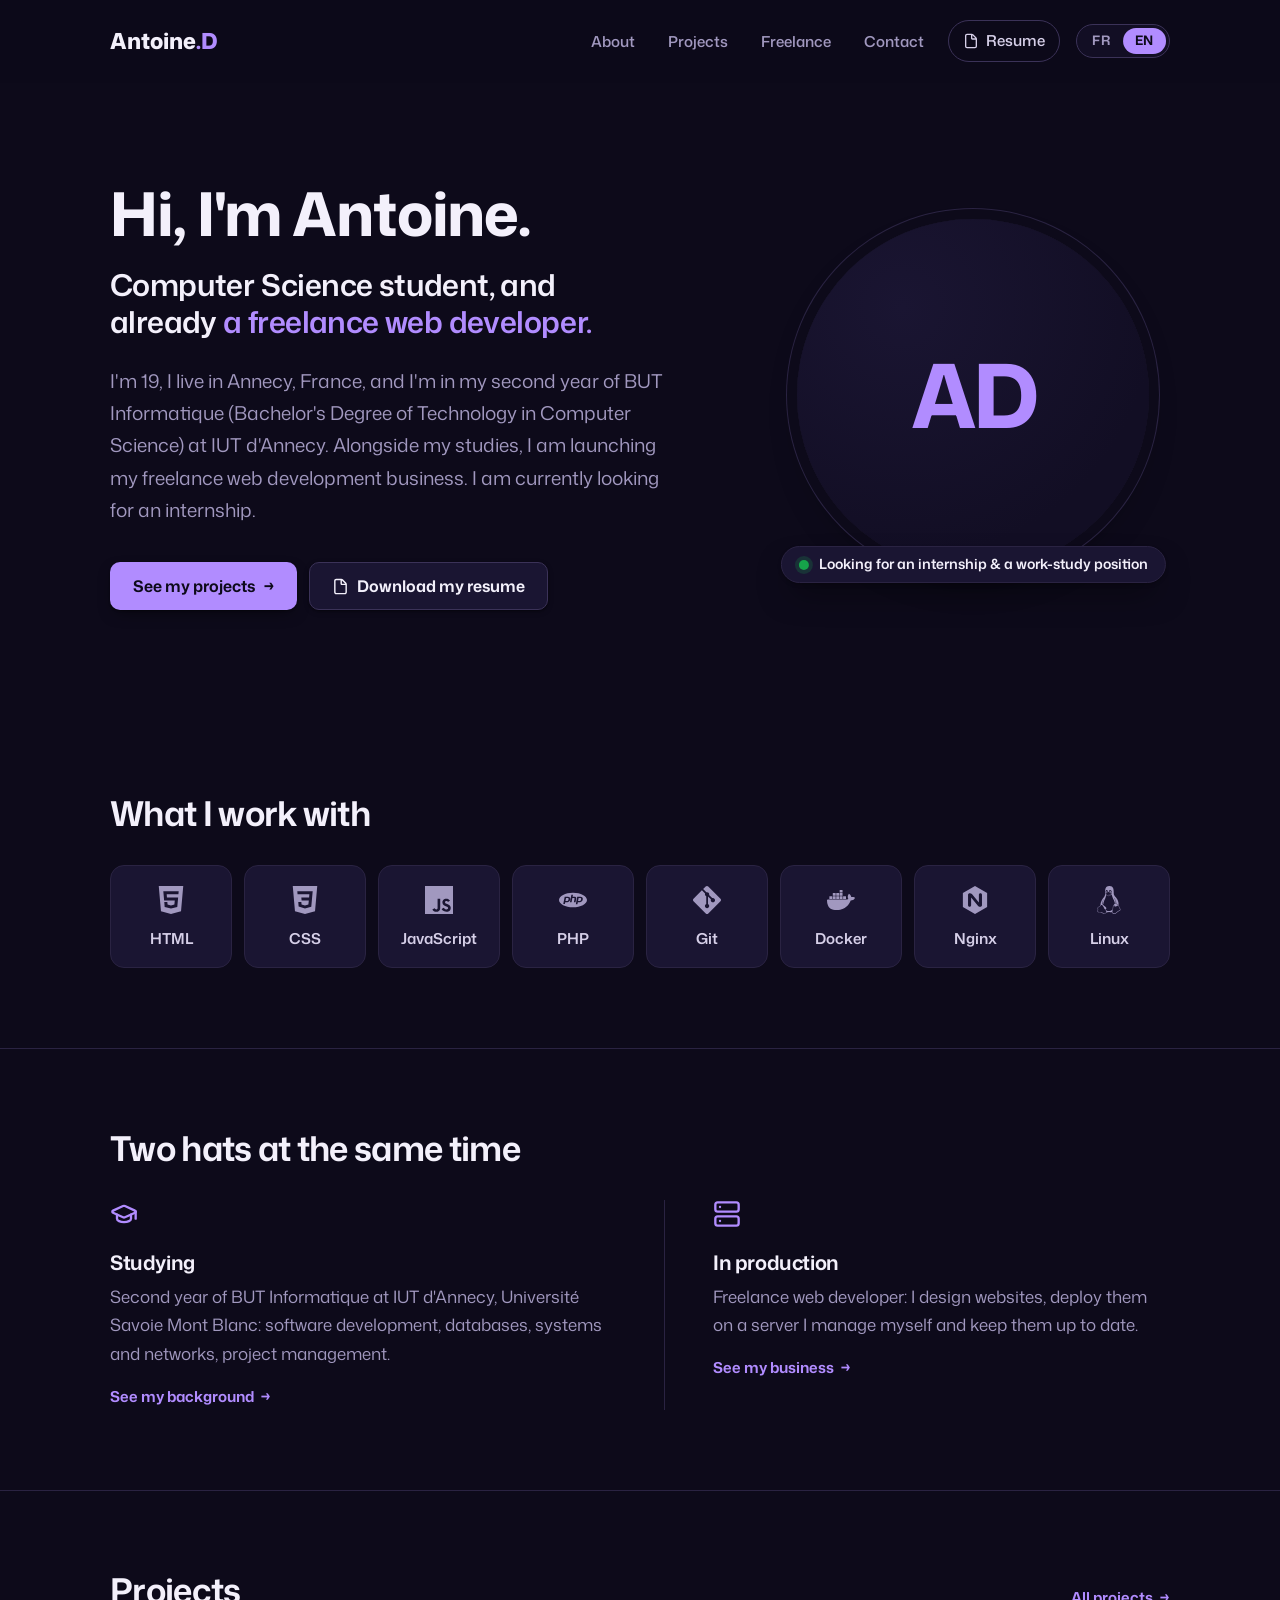
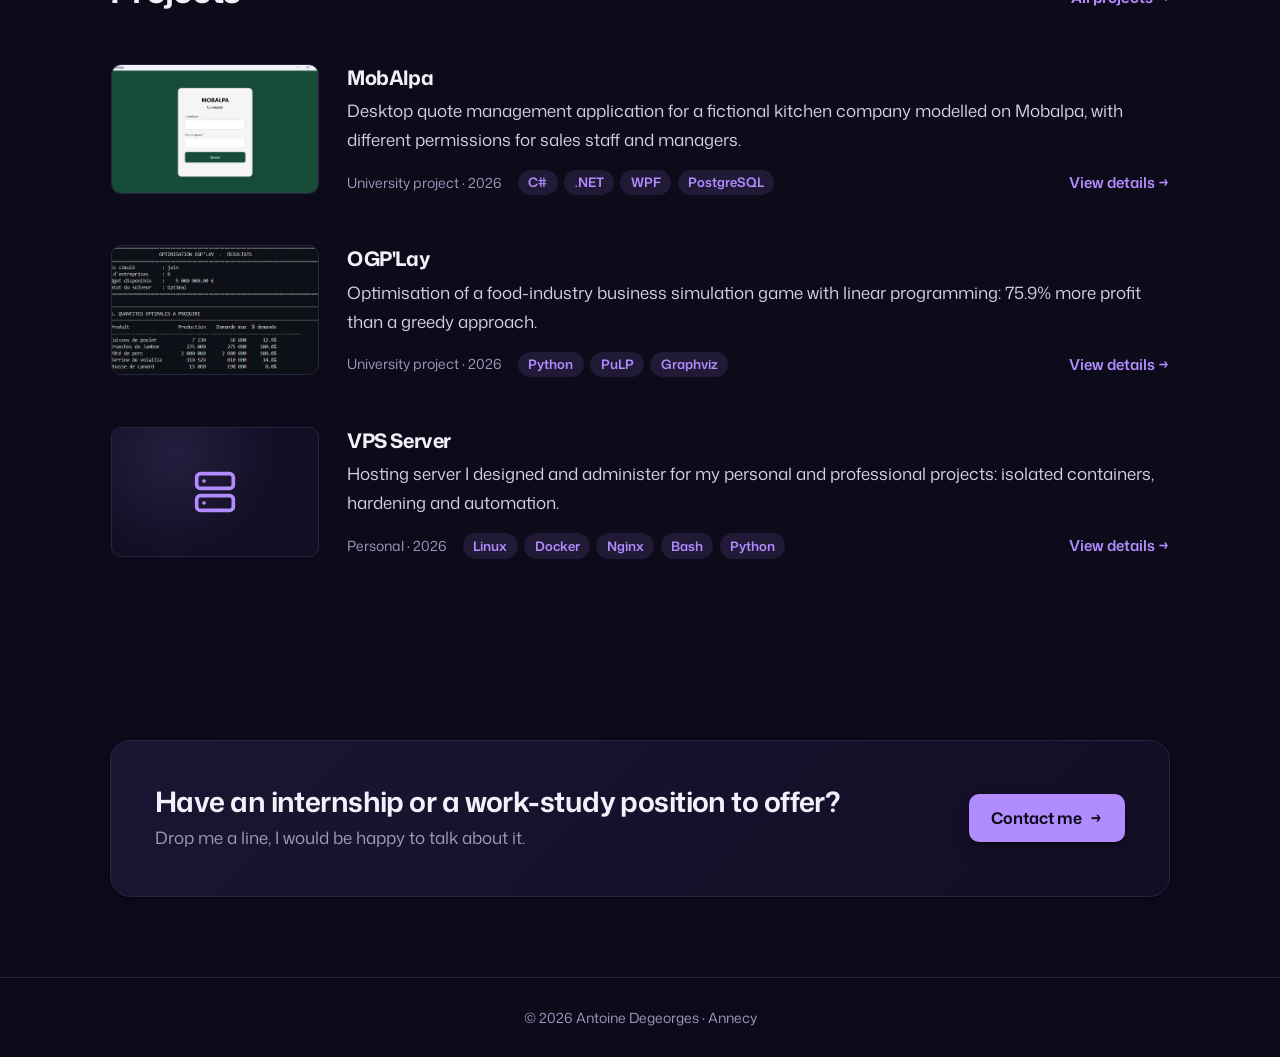
==== commit 00faf8de: "Page Projets : filtres par techno, pop-up de détail, 7 projets détaillés" ====
--- a/index.html
+++ b/index.html
@@ -443,7 +443,13 @@
                     <h1 data-i18n="projets.titre">Projets</h1>
                     <p data-i18n="projets.intro">Des projets menés en BUT et ce que je construis sur mon temps libre.</p>
                 </div>
+                <!-- Filtres générés depuis les technos de data/projets.json -->
+                <div class="filtres" role="group" aria-label="Filtrer les projets par technologie" data-i18n-attr="aria-label:projets.filtresAria">
+                    <span class="filtres-label" data-i18n="projets.filtrer">Filtrer par techno</span>
+                    <div class="filtres-liste" id="filtres-technos"></div>
+                </div>
                 <ul class="grille-projets" id="liste-projets"></ul>
+                <p class="projets-vide" id="projets-vide" hidden data-i18n="projets.vide">Aucun projet n'utilise cette techno pour le moment.</p>
             </div>
         </section>
 
@@ -590,6 +596,16 @@
         </section>
     </main>
 
+    <!-- Pop-up de détail d'un projet (remplie par le JS) -->
+    <dialog class="modale" id="modale-projet" aria-labelledby="modale-titre">
+        <div class="modale-boite">
+            <button type="button" class="modale-fermer" aria-label="Fermer" data-i18n-attr="aria-label:projets.fermer">
+                <span aria-hidden="true">✕</span>
+            </button>
+            <div class="modale-corps" id="modale-corps"></div>
+        </div>
+    </dialog>
+
     <footer>
         <div class="conteneur">
             <p>© 2026 Antoine Degeorges · Annecy</p>
--- a/assets/style.css
+++ b/assets/style.css
@@ -1327,6 +1327,316 @@
   border-radius: 4px;
 }
 
+/* --- Carte projet : cliquable --- */
+.carte-projet{
+  cursor: pointer;
+}
+
+.carte-projet[hidden]{
+  display: none;
+}
+
+.lien-details{
+  padding: 0;
+  border: none;
+  background: none;
+  color: var(--accent);
+  font: inherit;
+  font-size: 0.9375rem;
+  font-weight: 600;
+  cursor: pointer;
+  transition: color 0.2s ease;
+}
+
+.lien-details::after{
+  content: " →";
+}
+
+.lien-details:hover{
+  color: var(--accent-fort);
+}
+
+.lien-details:focus-visible{
+  outline: 2px solid var(--accent);
+  outline-offset: 3px;
+  border-radius: 4px;
+}
+
+/* Vignette quand un projet n'a pas de capture */
+.visuel-vide{
+  display: grid;
+  place-items: center;
+  background:
+    radial-gradient(circle at 30% 20%, var(--accent-doux), transparent 60%),
+    var(--fond-doux);
+}
+
+.visuel-vide .icone{
+  width: 2.75rem;
+  height: 2.75rem;
+  color: var(--accent);
+}
+
+/* --- Filtres par techno --- */
+.filtres{
+  display: flex;
+  flex-wrap: wrap;
+  align-items: center;
+  gap: 0.75rem 1rem;
+  margin-bottom: 1.5rem;
+}
+
+.filtres-label{
+  color: var(--discret);
+  font-size: 0.875rem;
+  font-weight: 600;
+}
+
+.filtres-liste{
+  display: flex;
+  flex-wrap: wrap;
+  gap: 0.4rem;
+}
+
+.filtre{
+  display: inline-flex;
+  align-items: center;
+  gap: 0.45rem;
+  padding: 0.35rem 0.8rem;
+  border: 1px solid var(--filet-fort);
+  border-radius: 999px;
+  background: none;
+  color: var(--encre-2);
+  font: inherit;
+  font-size: 0.875rem;
+  font-weight: 550;
+  cursor: pointer;
+  transition: color 0.2s ease, border-color 0.2s ease, background-color 0.2s ease;
+}
+
+.filtre:hover{
+  border-color: var(--accent);
+  color: var(--encre);
+}
+
+.filtre[aria-pressed="true"]{
+  border-color: var(--accent);
+  background-color: var(--accent);
+  color: var(--sur-accent);
+}
+
+.filtre:focus-visible{
+  outline: 2px solid var(--accent);
+  outline-offset: 2px;
+}
+
+.filtre-nombre{
+  color: var(--discret);
+  font-size: 0.75rem;
+  font-weight: 700;
+}
+
+.filtre[aria-pressed="true"] .filtre-nombre{
+  color: var(--sur-accent);
+  opacity: 0.7;
+}
+
+.projets-vide{
+  padding: 2rem 0;
+  color: var(--discret);
+}
+
+/* --- Pop-up de détail --- */
+.modale{
+  width: min(46rem, calc(100% - 2rem));
+  max-height: min(90vh, 60rem);
+  margin: auto;
+  padding: 0;
+  border: 1px solid var(--filet-fort);
+  border-radius: var(--rayon-carte);
+  background: var(--surface);
+  color: var(--encre-2);
+  box-shadow: var(--ombre-2);
+  overflow: hidden;
+}
+
+.modale::backdrop{
+  background: rgb(5 3 12 / 0.7);
+  -webkit-backdrop-filter: blur(4px);
+  backdrop-filter: blur(4px);
+}
+
+.modale[open]{
+  animation: modale-entree 0.3s var(--sortie);
+}
+
+.modale[open]::backdrop{
+  animation: fondu 0.3s ease;
+}
+
+@keyframes modale-entree{
+  from{ opacity: 0; transform: translateY(12px) scale(0.98); }
+}
+
+@keyframes fondu{
+  from{ opacity: 0; }
+}
+
+body:has(.modale[open]){
+  overflow: hidden;
+}
+
+.modale-boite{
+  position: relative;
+  max-height: inherit;
+  overflow-y: auto;
+  overscroll-behavior: contain;
+}
+
+.modale-fermer{
+  position: sticky;
+  top: 0.75rem;
+  z-index: 1;
+  float: right;
+  display: grid;
+  place-items: center;
+  width: 2.5rem;
+  height: 2.5rem;
+  margin: 0.75rem 0.75rem -3.25rem 0;
+  border: 1px solid var(--filet-fort);
+  border-radius: 50%;
+  background: rgb(13 10 26 / 0.8);
+  color: var(--encre);
+  font-size: 1rem;
+  cursor: pointer;
+  transition: border-color 0.2s ease, color 0.2s ease;
+}
+
+.modale-fermer:hover{
+  border-color: var(--accent);
+  color: var(--accent);
+}
+
+.modale-fermer:focus-visible{
+  outline: 2px solid var(--accent);
+  outline-offset: 2px;
+}
+
+.modale-visuel{
+  aspect-ratio: 16 / 8;
+  overflow: hidden;
+  border-bottom: 1px solid var(--filet);
+  background: var(--fond-doux);
+}
+
+.modale-visuel img{
+  width: 100%;
+  height: 100%;
+  object-fit: cover;
+  object-position: top;
+}
+
+.modale-entete,
+.modale-sections,
+.modale-liens{
+  padding-inline: clamp(1.25rem, 4vw, 2rem);
+}
+
+.modale-entete{
+  padding-top: 1.5rem;
+}
+
+.modale-entete h2{
+  font-size: clamp(1.5rem, 4vw, 1.875rem);
+}
+
+.modale-meta{
+  display: flex;
+  flex-wrap: wrap;
+  gap: 0.4rem;
+  margin-top: 0.75rem;
+  list-style: none;
+}
+
+.modale-meta li{
+  padding: 0.1rem 0.65rem;
+  border: 1px solid var(--filet-fort);
+  border-radius: 999px;
+  color: var(--discret);
+  font-size: 0.8125rem;
+  font-weight: 600;
+}
+
+.modale-meta .modale-meta-accent{
+  border-color: transparent;
+  background: var(--accent-doux);
+  color: var(--accent);
+}
+
+.modale-resume{
+  margin-top: 1rem;
+  color: var(--encre-2);
+}
+
+.modale-sections{
+  display: grid;
+  gap: 1.5rem;
+  padding-top: 1.75rem;
+  padding-bottom: 1.75rem;
+}
+
+.modale-section h3{
+  margin-bottom: 0.5rem;
+  color: var(--discret);
+  font-size: 0.8125rem;
+  font-weight: 700;
+  letter-spacing: 0.06em;
+  text-transform: uppercase;
+}
+
+.modale-section p{
+  color: var(--encre-2);
+  font-size: 0.9875rem;
+}
+
+.modale-liste{
+  display: grid;
+  gap: 0.4rem;
+  list-style: none;
+}
+
+.modale-liste li{
+  position: relative;
+  padding-left: 1.25rem;
+  font-size: 0.9875rem;
+}
+
+.modale-liste li::before{
+  content: "";
+  position: absolute;
+  top: 0.65em;
+  left: 0.2rem;
+  width: 0.4rem;
+  height: 0.4rem;
+  border-radius: 50%;
+  background: var(--accent);
+}
+
+.modale-liens{
+  justify-content: flex-start;
+  margin-left: 0;
+  padding-top: 1.25rem;
+  padding-bottom: 1.75rem;
+  border-top: 1px solid var(--filet);
+}
+
+@media (prefers-reduced-motion: reduce){
+  .modale[open],
+  .modale[open]::backdrop{
+    animation: none;
+  }
+}
+
 /* --- Contact --- */
 .carte .email-grand{
   margin-top: 0.5rem;
@@ -1431,6 +1741,24 @@
     border-color: var(--filet-fort);
   }
 
+  /* Filtres : une seule ligne qui défile horizontalement */
+  .filtres-liste{
+    flex-wrap: nowrap;
+    width: calc(100% + 2 * var(--gouttiere));
+    margin-inline: calc(-1 * var(--gouttiere));
+    padding-inline: var(--gouttiere);
+    overflow-x: auto;
+    scrollbar-width: none;
+  }
+
+  .filtres-liste::-webkit-scrollbar{
+    display: none;
+  }
+
+  .filtre{
+    flex-shrink: 0;
+  }
+
   /* Animation ☰ → ✕ */
   header.ouvert .burger span:nth-child(1){
     transform: translateY(6px) rotate(45deg);
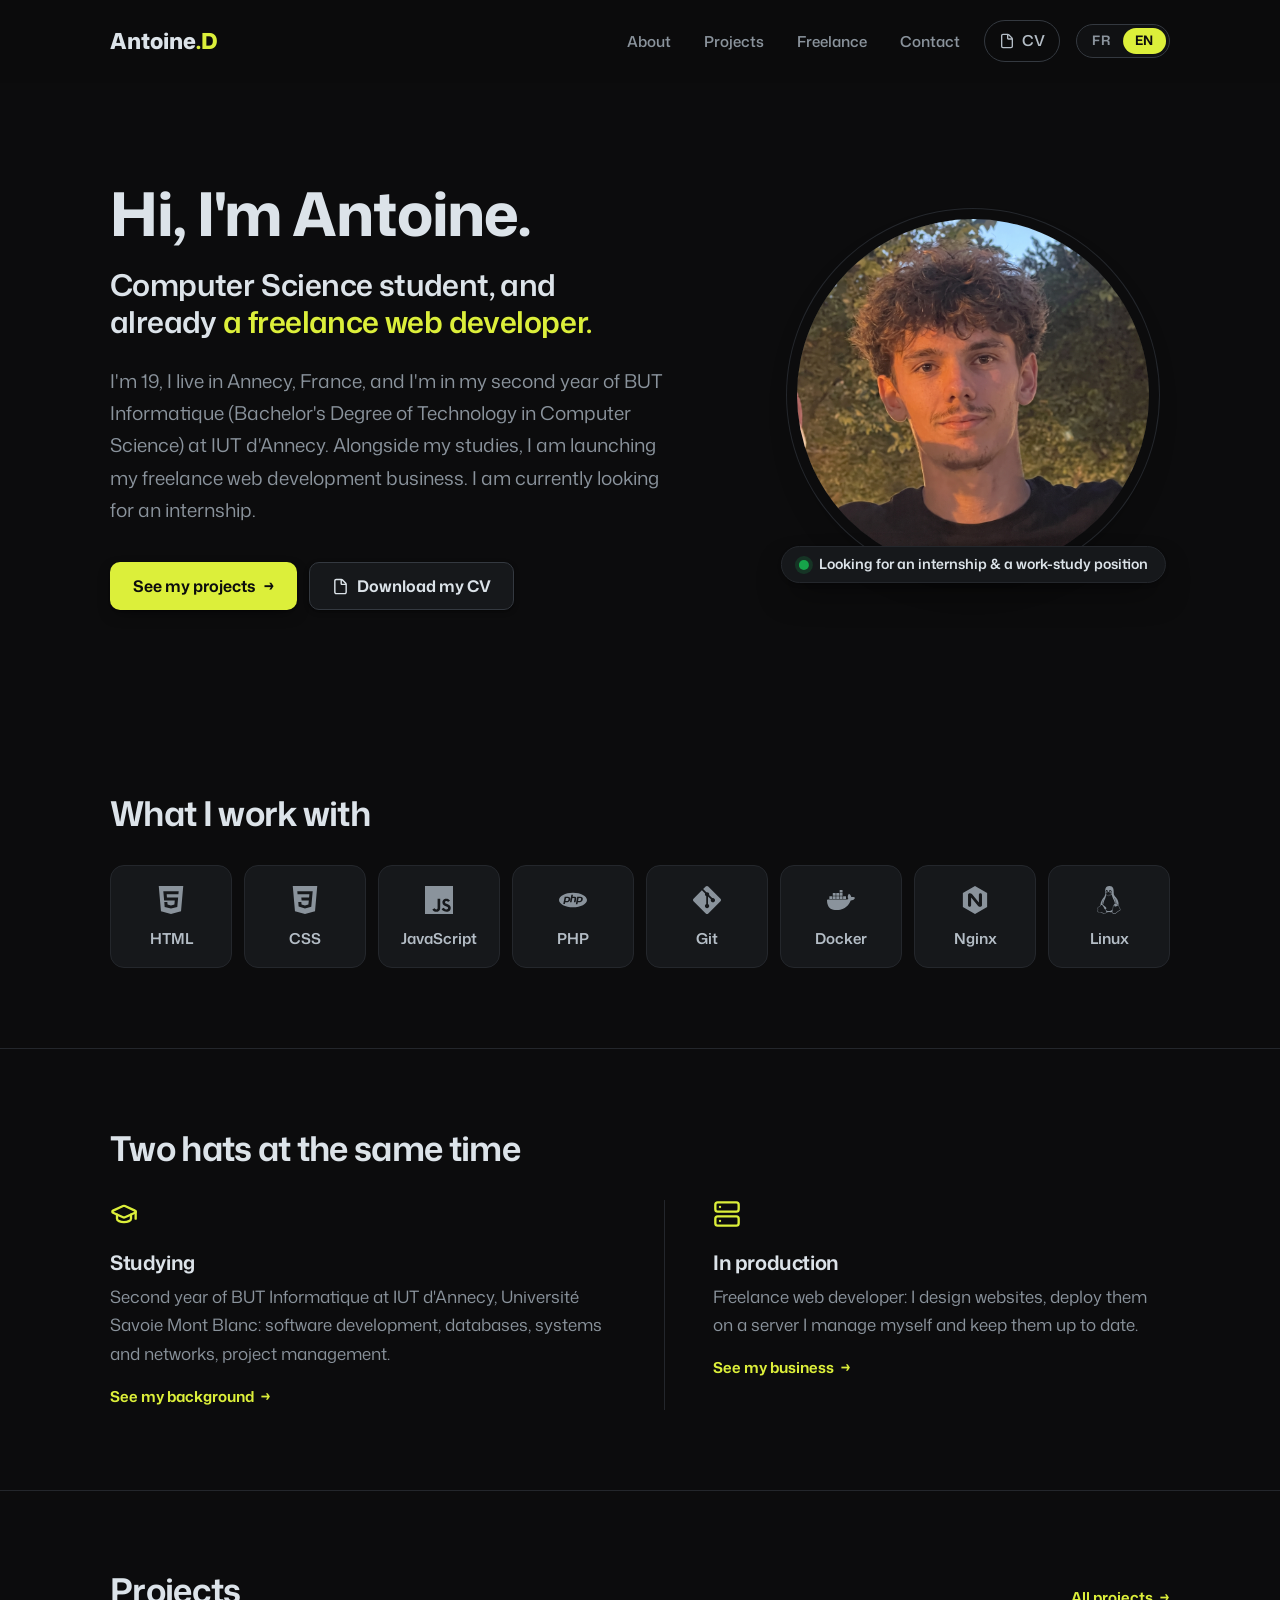
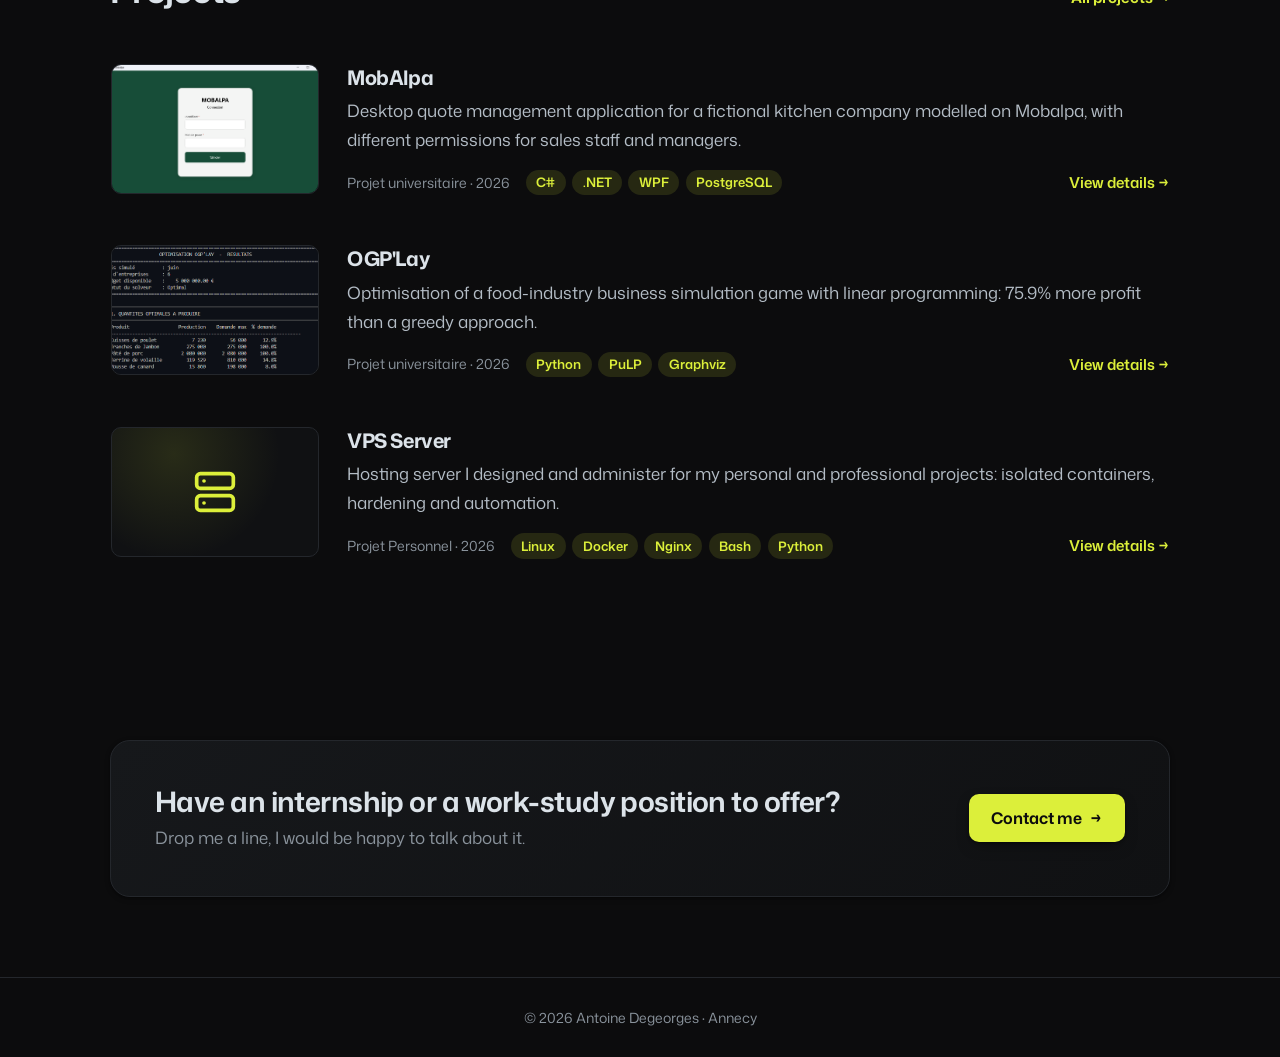
==== commit 03eded9a: "ajout de ma photo de portrait" ====
--- a/index.html
+++ b/index.html
@@ -54,10 +54,9 @@
                 </div>
                 <div class="portrait">
                     <div class="portrait-cadre">
-                        <!-- À FAIRE : remplacer initiales photo-->
-                        <span class="portrait-initiales" aria-hidden="true">AD</span>
-                    </div>
-                    <p class="badge">
+                        <span class="portrait-initiales" aria-hidden="true"><img src="assets/img/portrait.jpg" alt=""></span>
+                    </div>
+                    <p class="badge"> 
                         <span class="badge-point"></span>
                         <span data-i18n="accueil.badge">En recherche de stage &amp; d'alternance</span>
                     </p>
--- a/assets/style.css
+++ b/assets/style.css
@@ -1,16 +1,16 @@
 :root{
-  --fond: #0d0a1a;
-  --fond-doux: #120e24;
-  --surface: #1a1532;
-  --encre: #f3f0fb;
-  --encre-2: #d6cfe8;
-  --discret: #a198bf;
-  --filet: #2a2342;
-  --filet-fort: #3b3258;
-  --accent: #b18cff;
-  --accent-fort: #cdb8ff;
-  --accent-doux: rgb(177 140 255 / 0.12);
-  --sur-accent: #0d0a1a;
+  --fond: #0c0c0d;
+  --fond-doux: #101113;
+  --surface: #16181b;
+  --encre: #dce3e9;
+  --encre-2: #b4bdc6;
+  --discret: #8a939c;
+  --filet: #24272c;
+  --filet-fort: #343940;
+  --accent: #dcef3a;
+  --accent-fort: #ebf78f;
+  --accent-doux: color-mix(in srgb, var(--accent) 12%, transparent);
+  --sur-accent: #0c0c0d;
   --succes: #16a34a;
 
   --ombre-1: 0 1px 2px rgb(0 0 0 / 0.3), 0 2px 6px -1px rgb(0 0 0 / 0.3);
@@ -470,7 +470,7 @@
   height: 0.625rem;
   border-radius: 50%;
   background: var(--succes);
-  box-shadow: 0 0 0 4px rgb(22 163 74 / 0.2);
+  box-shadow: 0 0 0 4px color-mix(in srgb, var(--succes) 20%, transparent);
 }
 
 /* --- Étiquette --- */
@@ -710,7 +710,7 @@
   top: 0;
   z-index: 10;                                
   border-bottom: 1px solid transparent;
-  background: rgb(13 10 26 / 0.85);
+  background: color-mix(in srgb, var(--fond) 85%, transparent);
   -webkit-backdrop-filter: blur(12px);
   backdrop-filter: blur(12px);
   transition: border-color 0.25s ease;
@@ -1181,7 +1181,7 @@
   width: auto;
   margin: 0;
   border-block: 1px solid var(--filet);
-  background: rgb(13 10 26 / 0.85);
+  background: color-mix(in srgb, var(--fond) 85%, transparent);
   -webkit-backdrop-filter: blur(12px);
   backdrop-filter: blur(12px);
 }
@@ -1461,7 +1461,7 @@
 }
 
 .modale::backdrop{
-  background: rgb(5 3 12 / 0.7);
+  background: color-mix(in srgb, color-mix(in srgb, var(--fond) 40%, black) 70%, transparent);
   -webkit-backdrop-filter: blur(4px);
   backdrop-filter: blur(4px);
 }
@@ -1505,7 +1505,7 @@
   margin: 0.75rem 0.75rem -3.25rem 0;
   border: 1px solid var(--filet-fort);
   border-radius: 50%;
-  background: rgb(13 10 26 / 0.8);
+  background: color-mix(in srgb, var(--fond) 80%, transparent);
   color: var(--encre);
   font-size: 1rem;
   cursor: pointer;
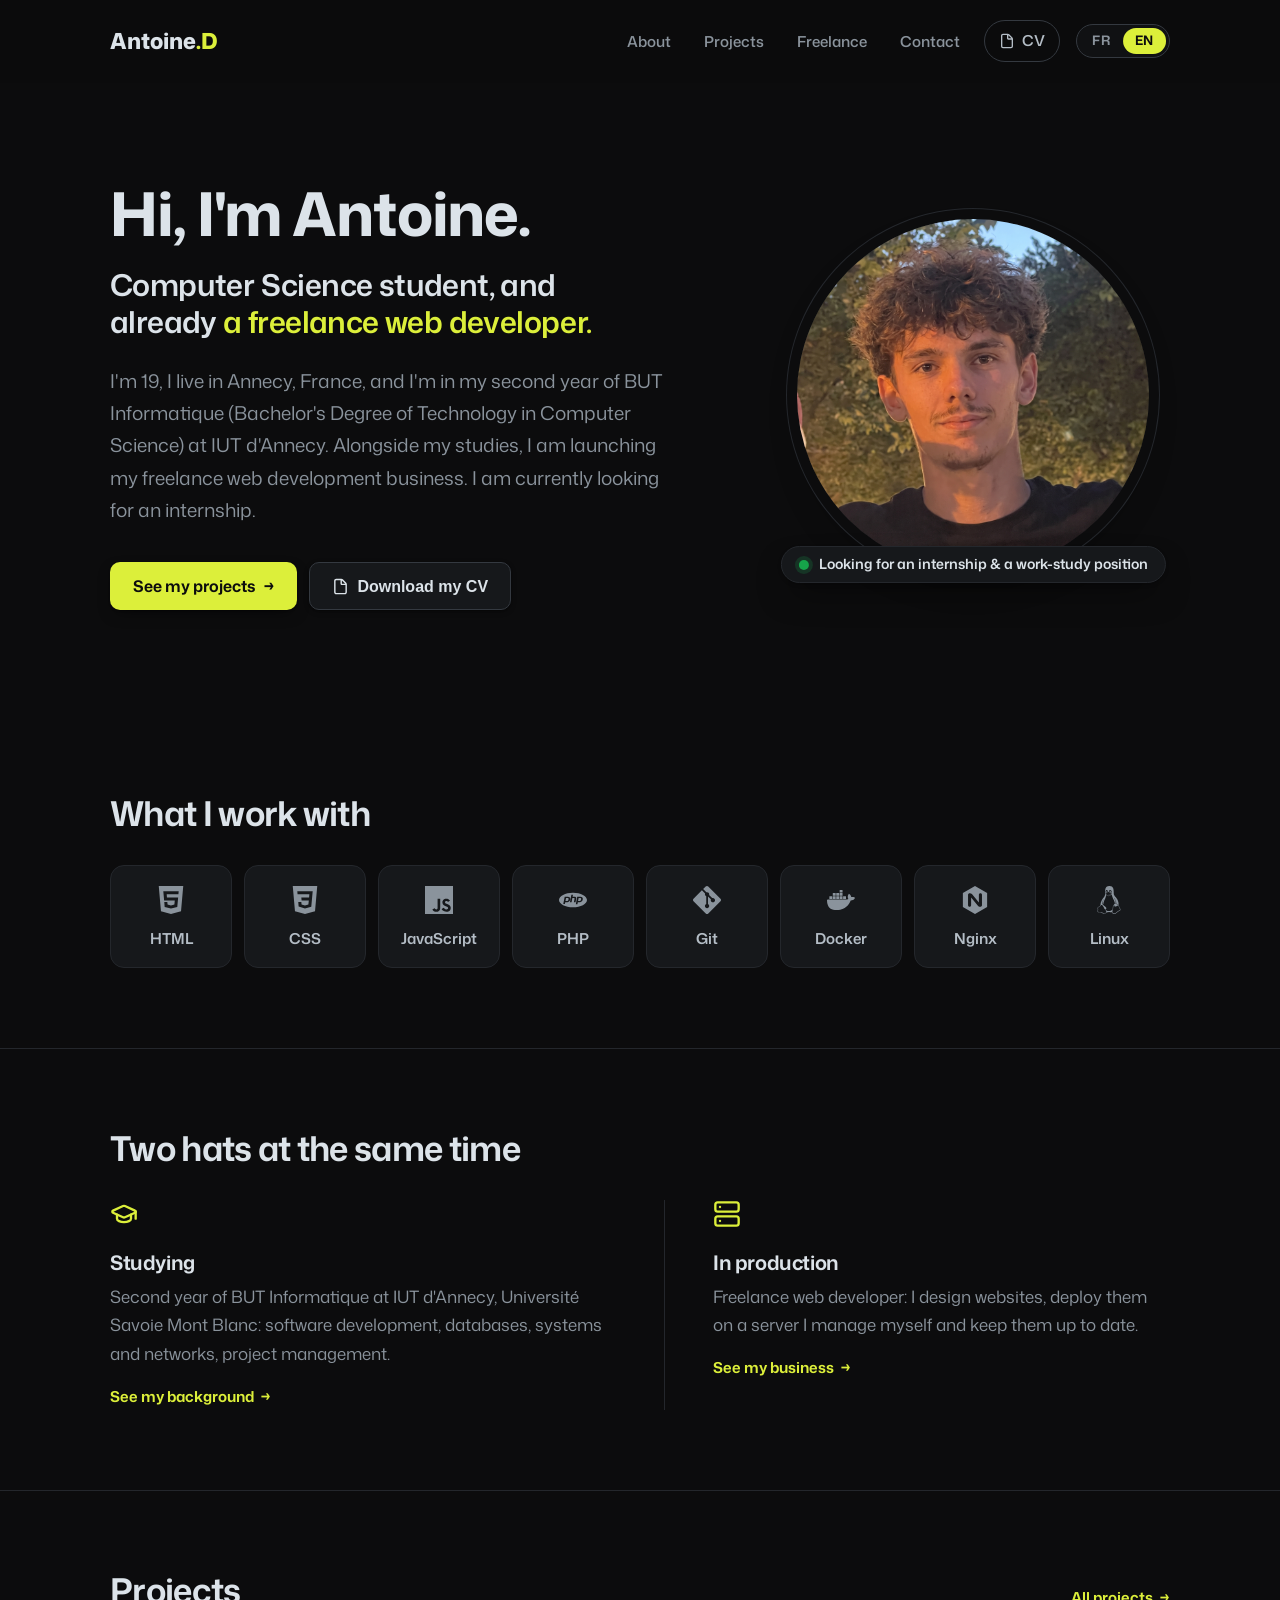
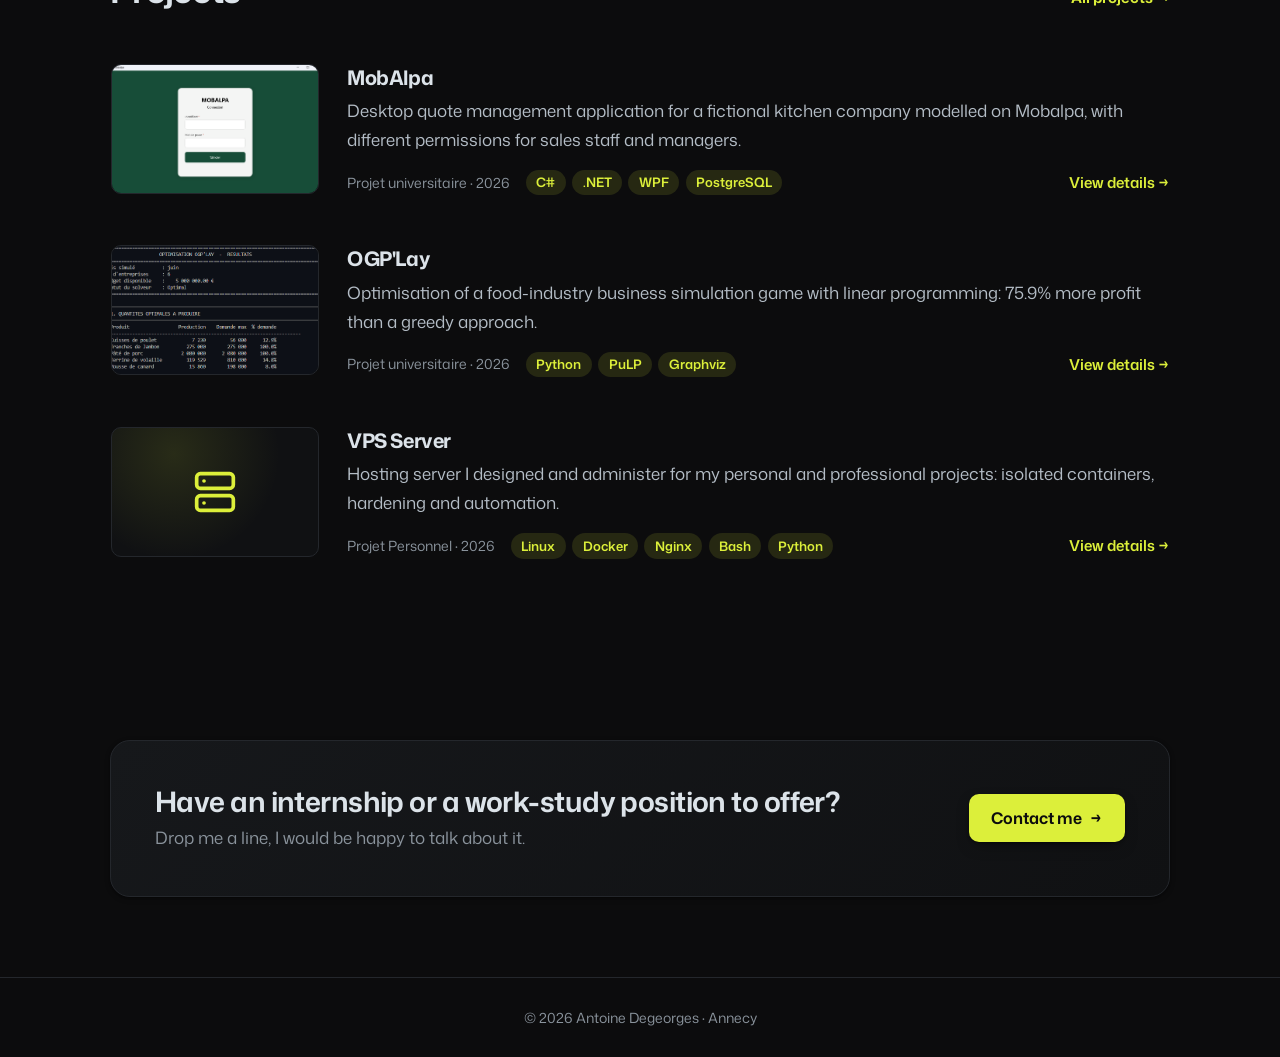
==== commit 32962461: "Choix de la version du CV (FR/EN) dans une pop-up" ====
--- a/index.html
+++ b/index.html
@@ -27,7 +27,7 @@
                 <li><a href="#/projets" data-i18n="nav.projets">Projets</a></li>
                 <li><a href="#/freelance" data-i18n="nav.freelance">Freelance</a></li>
                 <li><a href="#/contact" data-i18n="nav.contact">Contact</a></li>
-                <li class="nav-cv"><a href="assets/cv/Antoine-Degeorges-CV-en.pdf" target="_blank" rel="noopener" class="lien-cv" data-i18n-attr="href:cv.fichier"><span class="icone icone--document"></span><span data-i18n="nav.cv">CV</span></a></li>
+                <li class="nav-cv"><button type="button" class="lien-cv" data-ouvrir-cv aria-haspopup="dialog"><span class="icone icone--document"></span><span data-i18n="nav.cv">CV</span></button></li>
             </ul>
         </nav>
         <div class="choix-langue" role="group" data-langue="fr" aria-label="Choix de la langue" data-i18n-attr="aria-label:aria.choixLangue">
@@ -49,7 +49,7 @@
                     <p class="heros-intro" data-i18n="accueil.intro">J'ai 19 ans, je vis à Annecy et je suis en 2e année de BUT Informatique à l'IUT d'Annecy. À côté des cours, je lance mon activité de développeur web freelance. Je suis actuellement à la recherche d'un stage.</p>
                     <div class="actions">
                         <a href="#/projets" class="bouton bouton--plein"><span data-i18n="accueil.voirProjets">Voir mes projets</span> <span class="fleche" aria-hidden="true">→</span></a>
-                        <a href="assets/cv/Antoine-Degeorges-CV-en.pdf" target="_blank" rel="noopener" class="bouton bouton--contour" data-i18n-attr="href:cv.fichier"><span class="icone icone--document"></span><span data-i18n="commun.telechargerCv">Télécharger mon CV</span></a>
+                        <button type="button" class="bouton bouton--contour" data-ouvrir-cv aria-haspopup="dialog"><span class="icone icone--document"></span><span data-i18n="commun.telechargerCv">Télécharger mon CV</span></button>
                     </div>
                 </div>
                 <div class="portrait">
@@ -588,7 +588,7 @@
                                 <dd data-i18n="contact.alternanceDates">3e année de BUT, 2027 – 2028</dd>
                             </div>
                         </dl>
-                        <a href="assets/cv/Antoine-Degeorges-CV-en.pdf" target="_blank" rel="noopener" class="bouton bouton--contour bouton-cv-contact" data-i18n-attr="href:cv.fichier"><span class="icone icone--document"></span><span data-i18n="commun.telechargerCv">Télécharger mon CV</span></a>
+                        <button type="button" class="bouton bouton--contour bouton-cv-contact" data-ouvrir-cv aria-haspopup="dialog"><span class="icone icone--document"></span><span data-i18n="commun.telechargerCv">Télécharger mon CV</span></button>
                     </div>
                 </div>
             </div>
@@ -605,6 +605,23 @@
         </div>
     </dialog>
 
+    <!-- Pop-up de choix de la version du CV -->
+    <dialog class="modale modale--petite" id="modale-cv" aria-labelledby="modale-cv-titre">
+        <div class="modale-boite">
+            <button type="button" class="modale-fermer" aria-label="Fermer" data-i18n-attr="aria-label:projets.fermer">
+                <span aria-hidden="true">✕</span>
+            </button>
+            <div class="modale-cv">
+                <h2 id="modale-cv-titre" data-i18n="cv.titre">Quelle version de mon CV ?</h2>
+                <p data-i18n="cv.texte">Le PDF s'ouvre dans un nouvel onglet.</p>
+                <div class="modale-cv-choix">
+                    <a href="assets/cv/Antoine-Degeorges-CV-fr.pdf" target="_blank" rel="noopener" hreflang="fr" lang="fr" class="bouton bouton--contour" data-langue-cv="fr"><span class="icone icone--document"></span>Français</a>
+                    <a href="assets/cv/Antoine-Degeorges-CV-en.pdf" target="_blank" rel="noopener" hreflang="en" lang="en" class="bouton bouton--contour" data-langue-cv="en"><span class="icone icone--document"></span>English</a>
+                </div>
+            </div>
+        </div>
+    </dialog>
+
     <footer>
         <div class="conteneur">
             <p>© 2026 Antoine Degeorges · Annecy</p>
--- a/assets/style.css
+++ b/assets/style.css
@@ -783,7 +783,8 @@
 }
 
 .burger:focus-visible,
-nav a:focus-visible{
+nav a:focus-visible,
+nav .lien-cv:focus-visible{
   outline: 2px solid var(--accent);
   outline-offset: 4px;
 }
@@ -802,8 +803,16 @@
   align-items: center;
   gap: 0.4rem;
   margin-left: 0.35rem;
+  padding: 0.45rem 0.9rem;
   border: 1px solid var(--filet-fort);
+  border-radius: 999px;
+  background: none;
   color: var(--encre-2);
+  font: inherit;
+  font-size: 0.9375rem;
+  font-weight: 550;
+  cursor: pointer;
+  transition: color 0.2s ease, border-color 0.2s ease;
 }
 
 nav .lien-cv:hover{
@@ -1522,6 +1531,34 @@
   outline-offset: 2px;
 }
 
+/* --- Pop-up de choix du CV --- */
+.modale--petite{
+  width: min(26rem, calc(100% - 2rem));
+}
+
+.modale-cv{
+  display: flex;
+  flex-direction: column;
+  gap: 0.75rem;
+  padding: 2rem 1.75rem 1.75rem;
+}
+
+.modale-cv h2{
+  padding-right: 2.5rem;            /* place pour le bouton de fermeture */
+  font-size: 1.375rem;
+}
+
+.modale-cv-choix{
+  display: flex;
+  flex-direction: column;
+  gap: 0.75rem;
+  margin-top: 0.75rem;
+}
+
+.modale-cv-choix .bouton{
+  width: 100%;
+}
+
 .modale-visuel{
   aspect-ratio: 16 / 8;
   overflow: hidden;
@@ -1737,7 +1774,10 @@
 
   nav .lien-cv{
     display: flex;
+    width: 100%;
     margin: 0.5rem 0 0;
+    padding: 0.75rem 1rem;
+    font-size: 1rem;
     border-color: var(--filet-fort);
   }
 
